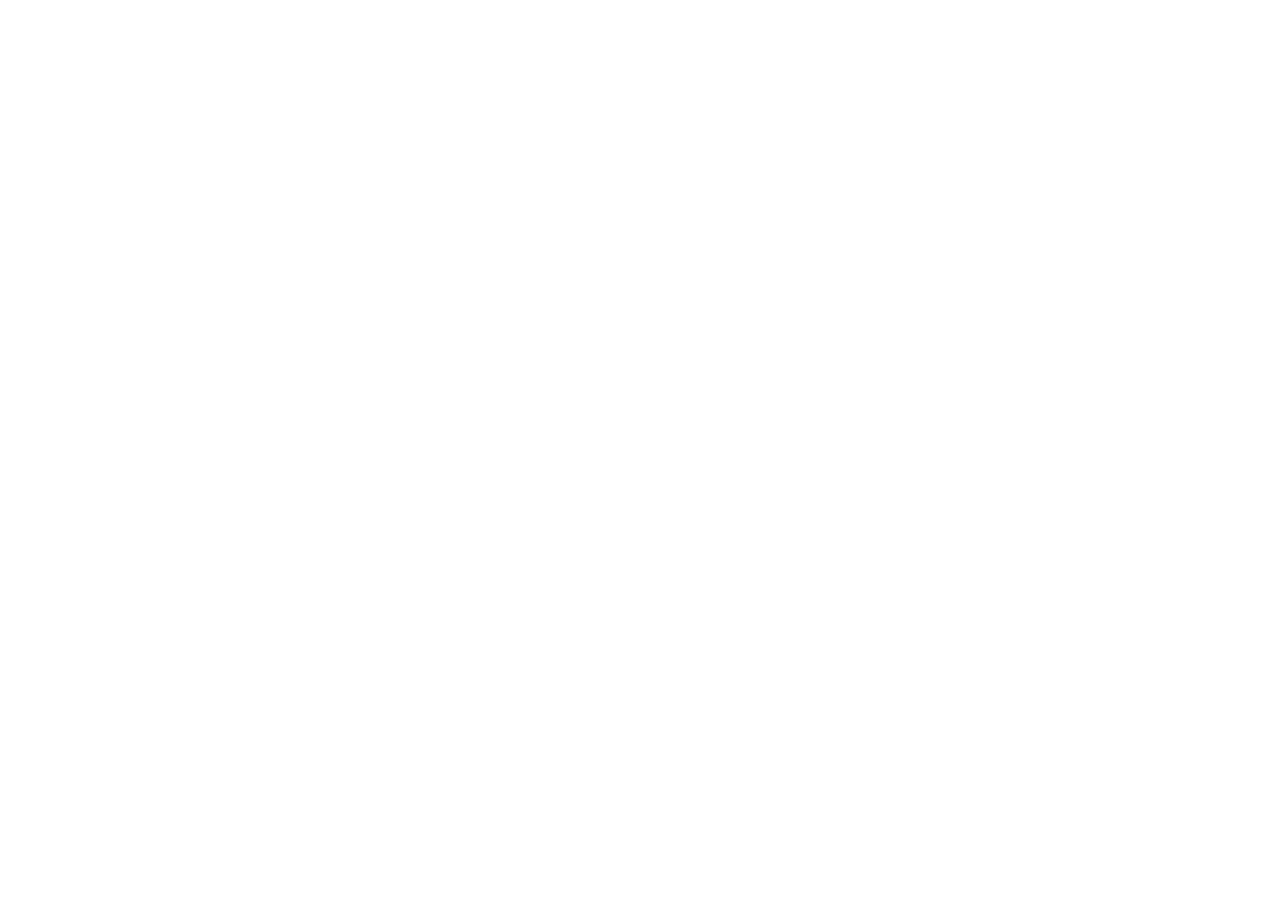
==== index.html @ 3c4765e5 "Add files via upload" ====
<!DOCTYPE html>
<html lang="en">

<head>

    <!-- Basic Page Info
  –––––––––––––––––––––––––––––––––––––––––––––––––– -->
    <meta charset="utf-8">
    <title>Portfolio</title>
    <meta name="description" content="Portfolio for typography by Abramova Angelina">
    <meta name="author" content="Abramova">

    <!-- Mobile Specific Metas
  –––––––––––––––––––––––––––––––––––––––––––––––––– -->
    <meta name="viewport" content="width=device-width, initial-scale=1.0">

    <!-- Favicon
  –––––––––––––––––––––––––––––––––––––––––––––––––– -->
    <link rel="icon" type="image/png" href="images/favicon.png" />

    <!-- FONT
  –––––––––––––––––––––––––––––––––––––––––––––––––– -->
    <link rel="stylesheet" href="fonts/webfonts.css">
    <link href='//fonts.googleapis.com/css?family=Raleway:400,300,600%7CLato:400,300,100,700,900' rel='stylesheet' type='text/css'>
    <!-- ICON FONTS
  –––––––––––––––––––––––––––––––––––––––––––––––––– -->
    <link rel="stylesheet" href="stylesheets/ionicons.min.css">

    <!-- CSS
  –––––––––––––––––––––––––––––––––––––––––––––––––– -->
    <link rel="stylesheet" href="stylesheets/bootstrap.css">
    <link rel="stylesheet" href="elements/css/elements.css">
    <link rel="stylesheet" href="stylesheets/sinister.css">
    <link rel="stylesheet" href="stylesheets/venobox.css">
    <link rel="stylesheet" href="stylesheets/slimmenu.css">
    <link rel="stylesheet" href="stylesheets/main.css">
    <link rel="stylesheet" href="stylesheets/main-bg.css">
    <link rel="stylesheet" href="stylesheets/main-responsive.css">

    <!-- LESS
  –––––––––––––––––––––––––––––––––––––––––––––––––– -->
    <!-- <link rel="stylesheet/less" type="text/css" href="less/color.less">
    <link rel="stylesheet/less" type="text/css" href="less/fonts.less">
    <script src="less/less.min.js"></script> -->


</head>

<body>



    <!-- Preloader
  –––––––––––––––––––––––––––––––––––––––––––––––––– -->
    <div id="preloader">
        <div id="status"></div>
    </div>
    <!-- end : preloader -->


    <!-- Nav Link Show Panel
  –––––––––––––––––––––––––––––––––––––––––––––––––– -->
    <div class="link-show-poster">
      <div class=""><h1 class="black font2"></h1></div>
    </div>

    <!-- Mobile Only Navigation
  –––––––––––––––––––––––––––––––––––––––––––––––––– -->
    <nav class="mobile-nav ">
                <ul class="slimmenu font1">
                  <li>
                      <a class="sub-collapser" href="index.html">home</a>
                      
                  </li>
                  <li>
                      <a class="sub-collapser" href="works03.html">catalog</a>
                      
                  </li>
                  <li>
                      <a class="sub-collapser" href="about02.html">about me</a>
                      
                  </li>
                  <li>
                      <a class="sub-collapser" href="">works</a>
                      <ul>
                        <li><a href="project01.html">Font in environment</a></li>
                        <li><a href="project2.html">Material research</a></li>
                        <li><a href="project3.html">Installation</a></li>
                          <li><a href="project4.html">Pillows</a></li>
                          <li> <a href="project5.html">Personal fonts</a></li>
                      </ul>
                  </li>
                  <li><a href="contact.html">say hello</a></li>
                </ul>
    </nav>
    <!-- mobile only navigation : ends -->



    <!-- Header
  –––––––––––––––––––––––––––––––––––––––––––––––––– -->

    <section class="logo-header">
      
          <div class="logo-block">
            <a href="index.html"><img alt="" title="" class="img-responsive" src="images/logo.png"></a>
          </div>


          <div class="social-block">
            <ul>
              <li><a href="#"><span class="ion-social-twitter black"></span></a></li>
              <li><a href="#"><span class="ion-social-facebook black"></span></a></li>
              <li><a href="#"><span class="ion-social-pinterest black"></span></a></li>
              <li><a href="#"><span class="ion-social-dribbble-outline black"></span></a></li>
            </ul>
          </div>

    </section>

    <header class="masthead ">
      <div class="container">
        <div class="row">
          <!-- <article class="col-md-3">
            <a href="index.html"><img alt="" title="" class="main-logo " src="images/logo.png"></a>
          </article> -->
          <article class="col-md-6 text-left no-pad">
            <nav class="mastnav ">

                  <ul class="main-menu ">
                    <li>
                        <a class="main-link font1 sub-menu-trigger activelink" href="index.html">Home</a>
                    </li>
                    <li>
                        <a class="main-link font1 sub-menu-trigger" href="works03.html">Catalog</a>
                    </li>
                    <li>
                        <a class="main-link font1 sub-menu-trigger" href="about02.html">About me</a>
                    </li>
                    <li>

                        <a class="main-link font1 sub-menu-trigger" href="#">Works</a>
                        <div class="sub-menu font1">
                            <a href="project01.html">Font in environment</a>
                            <a href="project2.html">Material research</a>
                            <a href="project3.html">Installation</a>
                            <a href="project4.html">Pillows</a>
                            <a href="project5.html">Personal fonts</a>
                        </div>
                    </li>
                    <li><a class="main-link font1" href="contact.html">Say Hello</a></li>
                  </ul>
            </nav>
          </article>
          <article class="col-md-6 no-pad">
              <!--works filter panel :starts -->
                <div class="works-filter-wrap">
                    <ul class="works-filter  text-right clearfix font2">
                        <li><a id="all" href="#" data-filter="*" class="active"><span>All</span></a></li><li><a href="#" data-filter=".branding"><span>Branding</span></a></li>
                        <li><a href="#" data-filter=".graphics"><span>Graphics</span></a></li>
                        <li><a href="#" data-filter=".logos"><span>Logos</span></a></li>
                        <li><a href="#" data-filter=".ui"><span>UI</span></a></li>
                        <li><a href="#" data-filter=".web"><span>Web</span></a></li>
                    </ul>
              </div>
            <!-- works filter panel :ends -->
          </article>
        </div>
      </div>
    </header>
    <!-- end : masthead -->


    <!-- MASTER CONTENT
  –––––––––––––––––––––––––––––––––––––––––––––––––– -->
    <section class="mastwrap add-bottom">

    

      
      <section class="container about pad-top-half pad-bottom-half">

        <div class="row">
              <article class="col-md-5 text-left  inner-pad">
                <h6 class="super-text  font2bold black">Typography</h6>
              </article>
              <article class="col-md-5 col-md-offset-2 text-left ">
                <h3 class="main-heading  font2light black">Peter the Great St.Petersburg Polytechnic University</h3> <br>
                  <h4 class="font2light black"> professor Startsev K. </h4>
              </article>
        </div>
            
      </section>


<section class="container intro-01 ">


        

         <section id="works-container" class="works-container  works-masonry-container clearfix works-thumbnails-view">


             <!-- start : works-item -->
              <div class="works-item  ImageWrapper works-item-one-half info logos ui">
                      <img data-no-retina alt="" title="" class="img-responsive" src="images/works/39.jpg"/>
                      <a  href="project5.html">
                          <div class="works-item-inner ImageOverlayCl">
                            <p class="valign text-center"><span class="white font1">Personal fonts</span></p>
                          </div>
                      </a>
              </div>
              <!-- end : works-item -->
             
             
             <!-- start : works-item -->
              <div class="works-item  ImageWrapper works-item-one-half zoom ui web">
                      <img data-no-retina alt="" title="" class="img-responsive" src="images/works/07.jpg"/>
                      <a  href="project01.html">
                          <div class="works-item-inner ImageOverlayCl">
                            <p class="valign text-center"><span class="white font1">Font in environment</span></p>
                          </div>
                      </a>
              </div>
              <!-- end : works-item -->
             
             <!-- start : works-item -->
              <div class="works-item  ImageWrapper works-item-one-half zoom logos ui">
                      <img data-no-retina alt="" title="" class="img-responsive" src="images/works/38.jpg"/>
                      <a  href="project5.html">
                          <div class="works-item-inner ImageOverlayCl">
                            <p class="valign text-center"><span class="white font1">Personal fonts</span></p>
                          </div>
                      </a>
              </div>
              <!-- end : works-item -->

             
             <!-- start : works-item -->
              <div class="works-item  ImageWrapper works-item-one-half info web graphics">
                      <img data-no-retina alt="" title="" class="img-responsive" src="images/works/04.jpg"/>
                      <a  href="project4.html">
                          <div class="works-item-inner ImageOverlayCl">
                            <p class="valign text-center"><span class="white font1">Pillows</span></p>
                          </div>
                      </a>
              </div>
              <!-- end : works-item -->
             
             <!-- start : works-item -->
              <div class="works-item  ImageWrapper works-item-one-half zoom branding">
                      <img data-no-retina alt="" title="" class="img-responsive" src="images/works/40.jpg"/>
                      <a  href="project5.html">
                          <div class="works-item-inner ImageOverlayCl">
                            <p class="valign text-center"><span class="white font1">Personal fonts</span></p>
                          </div>
                      </a>
              </div>
              <!-- end : works-item -->
             
             <!-- start : works-item -->
              <div class="works-item  ImageWrapper works-item-one-half info branding">
                      <img data-no-retina alt="" title="" class="img-responsive" src="images/works/29.jpg"/>
                      <a  href="project01.html">
                          <div class="works-item-inner ImageOverlayCl">
                            <p class="valign text-center"><span class="white font1">Font in environment</span></p>
                          </div>
                      </a>
              </div>
              <!-- end : works-item -->


              <!-- start : works-item -->
              <div class="works-item  ImageWrapper works-item-one-half zoom branding graphics">
                      <img data-no-retina alt="" title="" class="img-responsive" src="images/works/31.jpg"/>
                      <a  href="project2.html">
                          <div class="works-item-inner ImageOverlayCl">
                            <p class="valign text-center"><span class="white font1">Material research</span></p>
                          </div>
                      </a>
              </div>
              <!-- end : works-item -->
             
              <!-- start : works-item -->
              <div class="works-item  ImageWrapper works-item-one-half info branding">
                      <img data-no-retina alt="" title="" class="img-responsive" src="images/works/41.jpg"/>
                      <a  href="project5.html">
                          <div class="works-item-inner ImageOverlayCl">
                            <p class="valign text-center"><span class="white font1">Personal fonts</span></p>
                          </div>
                      </a>
              </div>
              <!-- end : works-item -->

          <!-- start : works-item -->
              <div class="works-item  ImageWrapper works-item-one-half zoom branding">
                      <img data-no-retina alt="" title="" class="img-responsive" src="images/works/42.jpg"/>
                      <a  href="project5.html">
                          <div class="works-item-inner ImageOverlayCl">
                            <p class="valign text-center"><span class="white font1">Personal fonts</span></p>
                          </div>
                      </a>
              </div>
              <!-- end : works-item -->

              <!-- start : works-item -->
              <div class="works-item  ImageWrapper works-item-one-half info logos">
                      <img data-no-retina alt="" title="" class="img-responsive" src="images/works/27.jpg"/>
                      <a  href="project2.html">
                          <div class="works-item-inner ImageOverlayCl">
                            <p class="valign text-center"><span class="white font1">Material research</span></p>
                          </div>
                      </a>
              </div>
              <!-- end : works-item -->


 <!-- start : works-item -->
              <div class="works-item  ImageWrapper works-item-one-half zoom logos graphics">
                      <img data-no-retina alt="" title="" class="img-responsive" src="images/works/43.jpg"/>
                      <a  href="project5.html">
                          <div class="works-item-inner ImageOverlayCl">
                            <p class="valign text-center"><span class="white font1">Personal fonts</span></p>
                          </div>
                      </a>
              </div>
              <!-- end : works-item -->


              <!-- start : works-item -->
              <div class="works-item  ImageWrapper works-item-one-half info web">
                      <img data-no-retina alt="" title="" class="img-responsive" src="images/works/05.jpg"/>
                      <a  href="project3.html">
                          <div class="works-item-inner ImageOverlayCl">
                            <p class="valign text-center"><span class="white font1">Installation</span></p>
                          </div>
                      </a>
              </div>
              <!-- end : works-item -->




            </section>
            <!-- end : works-container -->

  </section>


    </section>
    <!-- end : mastwrap -->


    <!-- FOOTER
  –––––––––––––––––––––––––––––––––––––––––––––––––– -->
    
<footer class="mastfoot">
      <div class="container">
        <div class="row">
          <article class="col-md-5 text-left">
            <h3 class="font2 black">Abramova Angelina</h3>
            <h6 class="font1 grey">Typography portfolio <br/>Peter the Great St.Petersburg Polytechnic University</h6>
          </article>
          <article class="col-md-5 col-md-offset-2 text-left">
            <h3 class="font2 black">&copy;</h3>
            <h6 class="font1 grey">Copyright 2016 Designova.</h6>
          </article>
        </div>
      </div>

    </footer>
    <!-- end : mastfoot -->


    <!-- End Layout
  –––––––––––––––––––––––––––––––––––––––––––––––––– -->

    <!-- JS
    –––––––––––––––––––––––––––––––––––––––––––––––––– -->
    <script src="javascripts/libs/common.js"></script>
    <script src="elements/js/elements.js"></script>
    <script src="javascripts/custom/main.js"></script>

</body>

</html>
---- fonts/webfonts.css ----
/*WEBFONTS.CSS*/
/*------------------------------------------------------------------------------------*/
/* Author: Designova.*/
/* Website: http://www.Designova.net */
/* Copyright: (C) 2015 */

/* IMPORTANT NOTICE: */
/*Some fonts used in this template are Premium Fonts with Special Extended License to Designova. As a buyer of this template you can use these fonts as part of the web template but you shoud not redistribute or resell the fonts by any means */
/*-------------------------------------------------------------------------------------*/




/*-------------------------------------------------------------------------------------*/
/*1. MONTSERRAT COMPLETE FONT */
/*-------------------------------------------------------------------------------------*/
/* Generated by Font Squirrel (http://www.fontsquirrel.com) on November 12, 2015 */



@font-face {
    font-family: 'montserratblack';
    src: url('montserrat/montserrat-black-webfont.eot');
    src: url('montserrat/montserrat-black-webfont.eot?#iefix') format('embedded-opentype'),
         url('montserrat/montserrat-black-webfont.woff2') format('woff2'),
         url('montserrat/montserrat-black-webfont.woff') format('woff'),
         url('montserrat/montserrat-black-webfont.ttf') format('truetype'),
         url('montserrat/montserrat-black-webfont.svg#montserratblack') format('svg');
    font-weight: normal;
    font-style: normal;

}




@font-face {
    font-family: 'montserratbold';
    src: url('montserrat/montserrat-bold-webfont.eot');
    src: url('montserrat/montserrat-bold-webfont.eot?#iefix') format('embedded-opentype'),
         url('montserrat/montserrat-bold-webfont.woff2') format('woff2'),
         url('montserrat/montserrat-bold-webfont.woff') format('woff'),
         url('montserrat/montserrat-bold-webfont.ttf') format('truetype'),
         url('montserrat/montserrat-bold-webfont.svg#montserratbold') format('svg');
    font-weight: normal;
    font-style: normal;

}




@font-face {
    font-family: 'montserratextra_bold';
    src: url('montserrat/montserrat-extrabold-webfont.eot');
    src: url('montserrat/montserrat-extrabold-webfont.eot?#iefix') format('embedded-opentype'),
         url('montserrat/montserrat-extrabold-webfont.woff2') format('woff2'),
         url('montserrat/montserrat-extrabold-webfont.woff') format('woff'),
         url('montserrat/montserrat-extrabold-webfont.ttf') format('truetype'),
         url('montserrat/montserrat-extrabold-webfont.svg#montserratextra_bold') format('svg');
    font-weight: normal;
    font-style: normal;

}




@font-face {
    font-family: 'montserrathairline';
    src: url('montserrat/montserrat-hairline-webfont.eot');
    src: url('montserrat/montserrat-hairline-webfont.eot?#iefix') format('embedded-opentype'),
         url('montserrat/montserrat-hairline-webfont.woff2') format('woff2'),
         url('montserrat/montserrat-hairline-webfont.woff') format('woff'),
         url('montserrat/montserrat-hairline-webfont.ttf') format('truetype'),
         url('montserrat/montserrat-hairline-webfont.svg#montserrathairline') format('svg');
    font-weight: normal;
    font-style: normal;

}




@font-face {
    font-family: 'montserratlight';
    src: url('montserrat/montserrat-light-webfont.eot');
    src: url('montserrat/montserrat-light-webfont.eot?#iefix') format('embedded-opentype'),
         url('montserrat/montserrat-light-webfont.woff2') format('woff2'),
         url('montserrat/montserrat-light-webfont.woff') format('woff'),
         url('montserrat/montserrat-light-webfont.ttf') format('truetype'),
         url('montserrat/montserrat-light-webfont.svg#montserratlight') format('svg');
    font-weight: normal;
    font-style: normal;

}




@font-face {
    font-family: 'montserrat';
    src: url('montserrat/montserrat-regular-webfont.eot');
    src: url('montserrat/montserrat-regular-webfont.eot?#iefix') format('embedded-opentype'),
         url('montserrat/montserrat-regular-webfont.woff2') format('woff2'),
         url('montserrat/montserrat-regular-webfont.woff') format('woff'),
         url('montserrat/montserrat-regular-webfont.ttf') format('truetype'),
         url('montserrat/montserrat-regular-webfont.svg#montserratregular') format('svg');
    font-weight: normal;
    font-style: normal;

}




@font-face {
    font-family: 'montserratsemi_bold';
    src: url('montserrat/montserrat-semibold-webfont.eot');
    src: url('montserrat/montserrat-semibold-webfont.eot?#iefix') format('embedded-opentype'),
         url('montserrat/montserrat-semibold-webfont.woff2') format('woff2'),
         url('montserrat/montserrat-semibold-webfont.woff') format('woff'),
         url('montserrat/montserrat-semibold-webfont.ttf') format('truetype'),
         url('montserrat/montserrat-semibold-webfont.svg#montserratsemi_bold') format('svg');
    font-weight: normal;
    font-style: normal;

}




@font-face {
    font-family: 'montserratultra_light';
    src: url('montserrat/montserrat-ultralight-webfont.eot');
    src: url('montserrat/montserrat-ultralight-webfont.eot?#iefix') format('embedded-opentype'),
         url('montserrat/montserrat-ultralight-webfont.woff2') format('woff2'),
         url('montserrat/montserrat-ultralight-webfont.woff') format('woff'),
         url('montserrat/montserrat-ultralight-webfont.ttf') format('truetype'),
         url('montserrat/montserrat-ultralight-webfont.svg#montserratultra_light') format('svg');
    font-weight: normal;
    font-style: normal;

}
/*-------------------------------------------------------------------------------------*/
/* YOUR CUSTOM FONTS CAN BE DEFINED HERE VIA CSS3 FONT-FACE TECHNOLOGY*/
/* More info : http://css-tricks.com/snippets/css/using-font-face/ */
/*-------------------------------------------------------------------------------------*/
---- elements/css/elements.css ----
a:hover{
  color: #ffc740 !important;
}

/********************************/
/*       Owl carousel       */
/********************************/
.owl-dots{
  margin-top: 20px;
}

/********************************/
/*       Fade Bs-carousel       */
/********************************/
.fade-carousel {
    position: relative;
    height: 400px;
}
.fade-carousel .carousel-inner .item {
    height: 400px;
}
.fade-carousel .carousel-indicators > li {
    margin: 0 2px;
    background-color: #f39c12;
    border-color: #f39c12;
    opacity: .7;
}
.fade-carousel .carousel-indicators > li.active {
  width: 10px;
  height: 10px;
  opacity: 1;
}

/********************************/
/*          Hero Headers        */
/********************************/
.hero {
    position: absolute;
    top: 50%;
    left: 50%;
    z-index: 3;
    color: #fff;
    text-align: center;
    text-transform: uppercase;
    text-shadow: 1px 1px 0 rgba(0,0,0,.75);
      -webkit-transform: translate3d(-50%,-50%,0);
         -moz-transform: translate3d(-50%,-50%,0);
          -ms-transform: translate3d(-50%,-50%,0);
           -o-transform: translate3d(-50%,-50%,0);
              transform: translate3d(-50%,-50%,0);
}
.hero h1 {
    font-size: 2em;    
    font-weight: normal;
    margin: 0;
    padding: 0;
    text-shadow: none;
}

.fade-carousel .carousel-inner .item .hero {
    opacity: 0;
    -webkit-transition: 2s all ease-in-out .1s;
       -moz-transition: 2s all ease-in-out .1s; 
        -ms-transition: 2s all ease-in-out .1s; 
         -o-transition: 2s all ease-in-out .1s; 
            transition: 2s all ease-in-out .1s; 
}
.fade-carousel .carousel-inner .item.active .hero {
    opacity: 1;
    -webkit-transition: 2s all ease-in-out .1s;
       -moz-transition: 2s all ease-in-out .1s; 
        -ms-transition: 2s all ease-in-out .1s; 
         -o-transition: 2s all ease-in-out .1s; 
            transition: 2s all ease-in-out .1s;    
}

/********************************/
/*            Overlay           */
/********************************/
.overlay {
    position: absolute;
    width: 100%;
    height: 100%;
    z-index: 2;
    background-color: #000;
    opacity: .2;
}

/********************************/
/*          Custom Buttons      */
/********************************/
.btn.btn-lg {padding: 10px 40px;}
.btn.btn-hero,
.btn.btn-hero:hover,
.btn.btn-hero:focus {
    color: #f5f5f5;
    background-color: #1abc9c;
    border-color: #1abc9c;
    outline: none;
    margin: 20px auto;
}

/********************************/
/*       Slides backgrounds     */
/********************************/
.fade-carousel .slides .slide-1, 
.fade-carousel .slides .slide-2,
.fade-carousel .slides .slide-3 {
  height: 100vh;
  background-size: cover;
  background-position: center center;
  background-repeat: no-repeat;
}
.fade-carousel .slides .slide-1 {
  background-image: url('../images/bg/14.jpg'); 
}
.fade-carousel .slides .slide-2 {
  background-image: url('../images/bg/12.jpg'); 
}
.fade-carousel .slides .slide-3 {
  background-image: url('../images/bg/05.jpg'); 
}

/********************************/
/*          Media Queries       */
/********************************/
@media screen and (min-width: 980px){
    .hero { width: 980px; }    
}
@media screen and (max-width: 640px){
    .hero h1 { font-size: 4em; }    
}


/***
Bootstrap Line Tabs by @keenthemes
A component of Metronic Theme - #1 Selling Bootstrap 3 Admin Theme in Themeforest: http://j.mp/metronictheme
Licensed under MIT
***/

/* Tabs panel */
.tabbable-panel {
  padding: 0px;
  text-align: left;
}

/* Default mode */
.tabbable-line > .nav-tabs {
  border: none;
  margin: 0px;
}
.tabbable-line > .nav-tabs > li {
  margin-right: 2px;
}
.tabbable-line > .nav-tabs > li > a {
  border: 0;
  margin-right: 0;
  color: #737373;
  text-transform: uppercase;
  font-weight: bold;
  letter-spacing: 4px;
}
.tabbable-line > .nav-tabs > li > a > i {
  color: #a6a6a6;
}
.tabbable-line > .nav-tabs > li.open, .tabbable-line > .nav-tabs > li:hover {
  border-bottom: 4px solid #fbcdcf;
}
.tabbable-line > .nav-tabs > li.open > a, .tabbable-line > .nav-tabs > li:hover > a {
  border: 0;
  background: none !important;
  color: #333333;
}
.tabbable-line > .nav-tabs > li.open > a > i, .tabbable-line > .nav-tabs > li:hover > a > i {
  color: #a6a6a6;
}
.tabbable-line > .nav-tabs > li.open .dropdown-menu, .tabbable-line > .nav-tabs > li:hover .dropdown-menu {
  margin-top: 0px;
}
.tabbable-line > .nav-tabs > li.active {
  border-bottom: 4px solid #000008;
  position: relative;
}
.tabbable-line > .nav-tabs > li.active > a {
  border: 0;
  color: #333333;
}
.tabbable-line > .nav-tabs > li.active > a > i {
  color: #404040;
}
.tabbable-line > .tab-content {
  margin-top: -3px;
  background-color: #eee;
  border: 0;
  border-top: 1px solid #eee;
  padding: 30px;
  text-align: left;
}
.portlet .tabbable-line > .tab-content {
  padding-bottom: 0;
}

/* Below tabs mode */

.tabbable-line.tabs-below > .nav-tabs > li {
  border-top: 4px solid transparent;
}
.tabbable-line.tabs-below > .nav-tabs > li > a {
  margin-top: 0;
}
.tabbable-line.tabs-below > .nav-tabs > li:hover {
  border-bottom: 0;
  border-top: 4px solid #fbcdcf;
}
.tabbable-line.tabs-below > .nav-tabs > li.active {
  margin-bottom: -2px;
  border-bottom: 0;
  border-top: 4px solid #000008;
}
.tabbable-line.tabs-below > .tab-content {
  margin-top: -10px;
  border-top: 0;
  border-bottom: 1px solid #eee;
  padding-bottom: 15px;
}


/**!Nav Bar **/

nav {
    background: none;
    z-index: 10;
}
.dzelements-navigation-menu {
    height: 85px;
    max-height: 85px;
    line-height: 82px;
}
.dzelements-navigation-menu .logo {
    max-height: 40%;
    margin: 0;
}
.dzelements-navigation-menu .dzelements-navigation-block {
    display: inline-block;
    height: 85px;
    padding: 0 1em;
}
.dzelements-navigation-menu .dzelements-navigation-block > a:not(.btn) {
    height: 100%;
    display: inline-block;
}
.dzelements-navigation-menu.nav-fixed {
    position: fixed;
    width: 100%;
    z-index: 999;
    top: 0;
}
.dzelements-navigation-menu.nav-fixed:not(.bg-dark):not(.bg-primary):not(.bg-white) {
    background: #f8f8f8;
}
.dzelements-navigation-menu.nav-fixed + .nav-mobile-toggle {
    position: fixed;
    top: 0;
    right: 0;
    z-index: 999;
    color: #222;
}
.dzelements-navigation-block.left {
    float: left;
}
.dzelements-navigation-block.right {
    float: right;
}
.dzelements-navigation-block:first-of-type {
    padding-left: 0;
}
.dzelements-navigation-block:last-of-type {
    padding-right: 0;
}
.dzelements-navigation-menu,
.utility-bar {
    padding: 0 3.25em 0 3.25em;
}
.utility-bar {
    overflow: hidden;
}
.utility-bar:not(.hidden) + .dzelements-navigation-menu + .nav-mobile-toggle {
    top: 65px;
}
@media all and (max-width: 1280px) {
    .dzelements-navigation-menu {
        padding: 0 15px;
    }
}
.container .dzelements-navigation-menu {
    padding: 0;
}
.menu {
    height: 65px;
    list-style-type: none;
    padding: 0;
}
.menu li {
    position: relative;
}
.menu > li {
    position: relative;
    float: left;
    font-size: 10px;
    font-weight: 400;
    letter-spacing: 0px;
    font-family: 'Montserrat', 'Helvetica', 'Arial', sans-serif;
}
.menu > li > a {
    padding: 0 1.3em;
    height: 100%;
    display: inline-block;
}
.menu > li:first-child > a {
    padding-left: 0;
}
.menu > li:last-child a {
    padding-right: 0;
}
.dzelements-navigation-menu.bg-white .menu > li > a {
    color: #767676;
}
.dzelements-navigation-menu.bg-dark .menu > li > a {
    color: #fff;
}
.menu > li ul {
    left: 0;
    margin: 0;
    line-height: 1.625em !important;
    padding: 1em 0;
    background: none;
    opacity: 0;
    visibility: hidden;
    position: absolute;
    min-width: 13em;
    float: left;
}
.menu > li > ul a {
    padding: 0 1em 1.625em 1em;
    display: inline-block;
}
.menu > li > ul li:last-child > a {
    padding-bottom: 0;
}
.menu > li:hover > ul,
.menu > li > ul > li:hover ul {
    opacity: 1;
    visibility: visible;
    z-index: 10;
}
.menu > li:hover .multi-column ul {
    position: relative !important;
    visibility: visible !important;
    opacity: 1 !important;
}
.menu > li > ul:not(.multi-column) ul {
    top: 0;
    left: 100%;
}
.multi-column {
    width: auto !important;
    white-space: nowrap;
}
.multi-column li {
    width: 13em;
    overflow: hidden;
    display: inline-block;
    vertical-align: top;
}
.multi-column li ul {
    position: relative;
}
.multi-column ul li {
    float: none;
    display: block;
}
.module-applet {
    position: relative;
    padding: 0 1em;
}
.module-applet-handle {
    cursor: pointer;
    position: relative;
}
.module-applet-body {
    position: absolute;
    width: 26em;
    background: none;
    z-index: 10;
    padding: 1em;
    visibility: hidden;
    opacity: 0;
}
.module-applet-body * {
    line-height: 1.625em;
}
.module-applet:hover .module-applet-body {
    opacity: 1;
    visibility: visible;
}
.nav-mobile-toggle {
    position: absolute;
    top: 0;
    right: 15px;
    z-index: 99;
    cursor: pointer;
    line-height: 62px;
    padding: 0 1em;
    user-select: none;
    -webkit-user-select: none;
}
@media all and (max-width: 990px) {
    .dzelements-navigation-menu {
        height: auto;
        overflow: hidden;
    }
    .dzelements-navigation-menu .dzelements-navigation-block.left,
    .dzelements-navigation-menu .dzelements-navigation-block.right {
        float: none;
        display: block;
    }
    .dzelements-navigation-menu .dzelements-navigation-block {
        padding: 0;
    }
    .dzelements-navigation-menu .dzelements-navigation-block:not(.logo-module) {
        height: auto;
        line-height: 2em;
    }
    .menu {
        height: auto;
    }
    .menu li {
        float: none;
        width: 100%;
    }
    .menu > li > a {
        padding: 0;
    }
    .menu > li ul {
        position: relative;
        float: none;
        display: none;
        width: 100%;
    }
    .menu > li ul ul {
        left: 0 !important;
        padding-left: 2em;
    }
    .menu > li > ul:not(.multi-column) ul {
        padding-top: 0;
        padding-bottom: 1.5em;
    }
    .menu li.active > ul,
    .menu li.active .multi-column ul {
        display: block;
        opacity: 1;
        visibility: visible;
    }
    .menu .multi-column {
        white-space: initial;
    }
    .menu .multi-column ul {
        padding-top: 0;
        padding-bottom: 0;
    }
    .menu .multi-column ul li a {
        padding-left: 0;
    }
    .menu .multi-column ul li:last-child a {
        padding-bottom: 1.625em;
    }
    .module-applet {
        padding: 0;
    }
    .module-applet .module-applet-body {
        position: relative;
        display: none;
        padding: 1em 0;
        opacity: 1;
        visibility: visible;
    }
    .module-applet.active .module-applet-body {
        display: block;
    }
}
.nav-open .dzelements-navigation-menu {
    max-height: 100000px !important;
}
.nav-fixed,
.nav-absolute {
    width: 100%;
    z-index: 99;
}
.nav-fixed {
    position: fixed;
}
.nav-absolute {
    position: absolute;
}
.nav-transparent:not(.nav-fixed) {
    background: none !important;
}
nav:not(.nav-fixed):not(.nav-absolute) {
    position: relative;
}
@media all and (max-width: 990px) {
    .dzelements-navigation-menu.nav-absolute,
    .dzelements-navigation-menu.nav-fixed {
        position: relative;
    }
    .dzelements-navigation-menu.nav-absolute + .nav-mobile-toggle,
    .dzelements-navigation-menu.nav-fixed + .nav-mobile-toggle {
        position: absolute;
    }
}

.dzelements-navigation-menu {
    padding-right: 0;
}
.dzelements-navigation-menu .logo {
    margin-right: 1.625em;
}
.dzelements-navigation-menu .logo-light {
    display: none;
}
.dzelements-navigation-menu .logo-dark {
    display: inline;
}
.dzelements-navigation-menu.nav-absolute {
    border-bottom: 1px solid rgba(255, 255, 255, 0.1);
}
.dzelements-navigation-menu.nav-absolute:not(.nav-fixed) .dzelements-navigation-block.right:not(.logo-module):not(.menu-module):not(:nth-last-child(2)) {
    border-left: 1px solid rgba(255, 255, 255, 0.1);
}
.dzelements-navigation-menu .dzelements-navigation-block.right:not(.logo-module):not(.menu-module) {
    padding: 0 1.625em;
    transition: 0.2s linear;
    -webkit-transition: 0.2s linear;
    -moz-transition: 0.2s linear;
}
.dzelements-navigation-menu .dzelements-navigation-block.right:not(.logo-module):not(.menu-module):not(:nth-last-child(2)) {
    border-left: 1px solid rgba(0, 0, 0, 0.05);
    padding-right: 0;
}
.dzelements-navigation-menu.nav-fixed {
    box-shadow: 0px 0px 60px 0px rgba(0, 0, 0, 0.07);
    border-bottom: none;
}
.dzelements-navigation-menu.nav-fixed:not(.no-animation) {
    animation: navslide .5s ease forwards;
}
.dzelements-navigation-menu.bg-dark .logo-light {
    display: inline;
}
.dzelements-navigation-menu.bg-dark .logo-dark {
    display: none;
}
.dzelements-navigation-menu a.nav-function {
    transition: 0.2s linear;
    -webkit-transition: 0.2s linear;
    -moz-transition: 0.2s linear;
}
.dzelements-navigation-menu a.nav-function span {
    font-size: 10px;
    text-transform: uppercase;
    font-family: 'Montserrat';
    letter-spacing: 1px;
    margin-left: 0.8125em;
    display: none;
}
.dzelements-navigation-menu a.nav-function i {
    font-size: 1.1em;
    display: inline-block;
    position: relative;
    top: 3px;
}
.dzelements-navigation-menu a.nav-function:hover {
    opacity: .5;
}
@media all and (min-width: 991px) {
    .dzelements-navigation-menu.nav-transparent:not(.nav-scrolled):not(.nav-fixed) .menu > li > a {
        color: #fff;
    }
    .dzelements-navigation-menu.nav-transparent:not(.nav-scrolled):not(.nav-fixed) .logo-dark {
        display: none;
    }
    .dzelements-navigation-menu.nav-transparent:not(.nav-scrolled):not(.nav-fixed) .logo-light {
        display: inline;
    }
    .dzelements-navigation-menu.nav-transparent:not(.nav-scrolled):not(.nav-fixed) a.nav-function i,
    .dzelements-navigation-menu.nav-transparent:not(.nav-scrolled):not(.nav-fixed) a.nav-function span {
        color: #fff;
    }
}
@media all and (max-width: 767px) {
    .dzelements-navigation-menu a.nav-function span {
        display: inline-block;
    }
}
@keyframes navslide {
    from {
        transform: translate3d(0, -100px, 0);
        -webkit-transform: translate3d(0, -100px, 0);
        opacity: 0;
    }
    to {
        transform: translate3d(0, 0, 0);
        -webkit-transform: translate3d(0, 0, 0);
        opacity: 1;
    }
}
@media all and (max-width: 990px) {
    .dzelements-navigation-menu {
        padding: 0 15px;
    }
    .dzelements-navigation-menu .dzelements-navigation-block.right:not(.logo-module):not(.menu-module) {
        padding: 0;
        margin-bottom: 0.8125em;
    }
}
.menu > li {
    transition: 0.3s linear;
    -webkit-transition: 0.3s linear;
    -moz-transition: 0.3s linear;
}
.menu > li:hover > a {
    opacity: .6;
}
.menu > li a {
    color: #232323;
    text-transform: uppercase;
    letter-spacing: 1px;
    font-weight: 500;
    transition: 0.2s linear;
    -webkit-transition: 0.2s linear;
    -moz-transition: 0.2s linear;
}
.menu > li ul {
    list-style-type: none;
    white-space: nowrap;
    background: #232323;
    margin-top: 3px;
    transition: 0.2s linear;
    -webkit-transition: 0.2s linear;
    -moz-transition: 0.2s linear;
    padding: 1.625em;
    min-width: 16em;
}
.menu > li ul li {
    padding-left: 0.42307692307692em;
}
.menu > li ul li a {
    padding-left: 0;
    width: 100%;
    color: #fff;
}
.menu > li ul li a:hover {
    transform: translate3d(5px, 0, 0);
    -webkit-transform: translate3d(5px, 0, 0);
}
.menu > li > ul:not(.multi-column) > li.dropdown:hover > a {
    transform: translate3d(5px, 0, 0);
    -webkit-transform: translate3d(5px, 0, 0);
    opacity: 1;
}
.menu > li > ul:not(.multi-column) > li.dropdown:hover > a:after {
    opacity: 1;
    transform: translate3d(-3px, 0, 0);
    -webkit-transform: translate3d(-3px, 0, 0);
}
.menu > li > ul:not(.multi-column) ul {
    left: calc(112%);
}
.menu > li > ul a {
    padding: 0 1em 1.3em 1em;
    transition: 0.2s linear;
    -webkit-transition: 0.2s linear;
    -moz-transition: 0.2s linear;
    opacity: .5;
}
.menu > li > ul a:hover {
    opacity: 1;
}
@media all and (max-width: 990px) {
    .menu > li ul ul {
        padding-left: 0;
    }
}
.multi-column {
    padding: 2.4375em !important;
}
.multi-column li {
    width: 20em;
}
.multi-column li ul {
    padding: 0;
}
.multi-column .multi-column-title {
    display: inline-block;
    color: #fff;
    margin-bottom: 1em;
    text-transform: uppercase;
    letter-spacing: 1px;
}
.utility-bar {
    padding-top: 0.8125em;
    padding-bottom: 0.8125em;
    padding-right: 1.625em;
}
.utility-bar .social-list {
    line-height: 1.625em !important;
}
.utility-bar .social-list li a {
    font-size: 13px;
}
.utility-bar .dzelements-navigation-block + .dzelements-navigation-block {
    margin-left: 1.625em;
}
.utility-bar:not(.hidden) + .dzelements-navigation-menu + .nav-mobile-toggle {
    top: 42px;
}
.nav-mobile-toggle {
    transition: 0.2s linear;
    -webkit-transition: 0.2s linear;
    -moz-transition: 0.2s linear;
    opacity: .75;
}
.nav-mobile-toggle i {
    display: inline-block;
    margin-top: 14px;
    font-size: 36px;
}
.nav-mobile-toggle:hover {
    opacity: 1;
}
@media all and (max-width: 767px) {
    .utility-bar:not(.hidden) + .dzelements-navigation-menu + .nav-mobile-toggle {
        top: 46px;
    }
}
/* Number Counters */   
  
  .elements-counter-wrap {
    opacity: 0;
    display: table;
    margin-left: 0;
    text-align: center;
    padding: 0;
    margin: 0;
    width: 100%;
    -webkit-transition: all .8s linear;
       -moz-transition: all .8s linear;
        -ms-transition: all .8s linear;
         -o-transition: all .8s linear;
            transition: all .8s linear;
  }
  
  .elements-counter {
    text-align: center;
    list-style:none;
    display:inline-block;
    padding: 50px 0;
    -webkit-box-sizing: border-box;
    -moz-box-sizing:    border-box;
    box-sizing:         border-box;
    width:25%;
    display:table-cell;
  }
  
  .elements-counter:last-child {
    border-right:none;
  }
  
  .elements-counter .number {
    display: block;
    font-size: 64px;
    
    line-height: 64px;
    margin-bottom: 5px;
  }
  
  .elements-counter .subject {
    font-weight:400;
    font-size:16px;
    letter-spacing:1px;
  }
  


/*
Credits:
Code snippet by @maridlcrmn (Follow me on Twitter)
Images by Nike.com (http://www.nike.com/us/en_us/)
Logo by Sneaker-mission.com (http://www.sneaker-mission.com/)
*/

.navbar-brand { 
  width: 70px;
  height: 50px;
  background: url('../elements/img/elements-logo.png') no-repeat center center;
  background-size: 50px;  
}

.nav-tabs {
  display: inline-block;
  border-bottom: none;
  padding-top: 15px;
  font-weight: bold;
}
.nav-tabs > li > a, 
.nav-tabs > li > a:hover, 
.nav-tabs > li > a:focus, 
.nav-tabs > li.active > a, 
.nav-tabs > li.active > a:hover,
.nav-tabs > li.active > a:focus {
  border: none;
  border-radius: 0;
}

.nav-list { border-bottom: 1px solid #eee; }
.nav-list > li { 
  padding: 20px 15px 15px;
  border-left: 1px solid #eee; 
}
.nav-list > li:last-child { border-right: 1px solid #eee; }
.nav-list > li > a:hover { text-decoration: none; }
.nav-list > li > a > span {
  display: block;
  font-weight: bold;
  text-transform: uppercase;
}

.mega-dropdown { position: static !important; }
.mega-dropdown-menu {
  padding: 20px 15px 15px;
  text-align: center;
  width: 100%;
}

.navbar-default{
  border-radius: 0;
}
.navbar-nav a{
  text-transform: uppercase;
  letter-spacing: 2px;
  font-size: 12px;
  line-height: 19px;
}



.carousel-inner .active.left { left: -33%; }
.carousel-inner .next        { left:  33%; }
.carousel-inner .prev        { left: -33%; }
.carousel-control.left,.carousel-control.right {background-image:none;}
.item:not(.prev) {visibility: visible;}
.item.right:not(.prev) {visibility: hidden;}
.rightest{ visibility: visible;}


@media screen and (min-width:768px){
    .navbar-brand-centered {
        position: absolute;
        left: 50%;
        display: block;
        width: 160px;
        text-align: center;
        background-color: #eee;
    }
    .navbar>.container .navbar-brand-centered, 
    .navbar>.container-fluid .navbar-brand-centered {
        margin-left: -80px;
    }
}




.form-signin
{
    max-width: 330px;
    padding: 15px;
    margin: 0 auto;
}
.form-signin .form-control
{
    position: relative;
    font-size: 16px;
    height: auto;
    padding: 10px;
    -webkit-box-sizing: border-box;
    -moz-box-sizing: border-box;
    box-sizing: border-box;
}
.form-signin .form-control:focus
{
    z-index: 2;
}
.form-signin input[type="text"]
{
    margin-bottom: -1px;
    border-bottom-left-radius: 0;
    border-bottom-right-radius: 0;
}
.form-signin input[type="password"]
{
    margin-bottom: 10px;
    border-top-left-radius: 0;
    border-top-right-radius: 0;
}
.account-wall
{
    padding: 30px 20px;
    background-color: #ffffff;
    border:solid 2px #222;
}
.login-title
{
    color: #555;
    font-size: 22px;
    font-weight: 400;
    display: block;
}
.profile-img
{
    margin: 0 auto 10px;
    display: block;
    -moz-border-radius: 50%;
    -webkit-border-radius: 50%;
    border-radius: 50%;
}
.select-img
{
  border-radius: 50%;
    display: block;
    height: 75px;
    margin: 0 30px 10px;
    width: 75px;
    -moz-border-radius: 50%;
    -webkit-border-radius: 50%;
    border-radius: 50%;
}
.select-name
{
    display: block;
    margin: 30px 10px 10px;
}

.logo-img
{
    width: 96px;
    height: 96px;
    margin: 0 auto 10px;
    display: block;
    -moz-border-radius: 50%;
    -webkit-border-radius: 50%;
    border-radius: 50%;
}


.typography-demo{
}
.typography-demo h1{
  text-transform: uppercase;
  letter-spacing: 4px;
  font-weight: bold;
}

.typography-demo h2{
  text-transform: uppercase;
  letter-spacing: 2px;
  font-weight: bold;
}

.typography-demo h3{
  letter-spacing: 1px;
  font-weight: normal;
}

.typography-demo h4{
  font-weight: bold;
}
.typography-demo h5{
  font-weight: normal;
}
.typography-demo h6{
  font-weight: bold;
}

.show-grid {
    margin-bottom: 15px;
}
.show-grid [class^="col-"] {
    border: 2px solid #fff;
    padding: 20px;
    background-color: #eee;
}

/*SKILLS*/
.progress-bar{
  width: 0;
}
.progress{
  height: 20px;
  box-shadow: none;
  border-radius: 0;
}
.progress.active .progress-bar {
    -webkit-transition: none !important;
    transition: none !important;
}
.progress-container h6{
  margin: 10px 0;
  font-size: 14px;
  line-height: 21px;
  letter-spacing: 2px;
  text-transform: uppercase;
}
.progress-container h6 > span{
  font-size: 36px;
  line-height: 43px;
}
.progress-container h6 > span:before{
  content: ' = ';
  font-size: 20px;
  line-height: 27px;
  font-style: italic;
  color: #ccc;
}

/*ACCORDION*/
.panel{
  box-shadow: none;
  border: none;
}
.panel-default > .panel-heading{
  border-radius: 0;
  border: none;
  background-color:#F1F1F1;
}
.panel-title{
  text-transform: uppercase;
  font-size: 14px;
  line-height: 21px;
  letter-spacing: 2px;
}
.panel-default > .panel-heading + .panel-collapse > .panel-body{
  border: none;
}
.panel-group .panel{
  border-radius: 0;
}
.panel-title > a{
  display: block;
}
.panel-body{
  font-size: 12px;
  line-height: 21px;
}


/*ICONS*/
@font-face{font-family:iconsmind;src:url(../fonts/iconsmind.eot?#iefix-rdmvgc) format('embedded-opentype');src:url(../fonts/iconsmind.woff) format('woff'),url(../fonts/iconsmind.ttf) format('truetype');font-weight:400;font-style:normal}[class*=" icon-"],[class^=icon-]{font-family:iconsmind;speak:none;font-style:normal;font-weight:400;font-variant:normal;text-transform:none;line-height:1;-webkit-font-smoothing:antialiased;-moz-osx-font-smoothing:grayscale}.icon-A-Z:before{content:"\e600"}.icon-Aa:before{content:"\e601"}.icon-Add-Bag:before{content:"\e602"}.icon-Add-Basket:before{content:"\e603"}.icon-Add-Cart:before{content:"\e604"}.icon-Add-File:before{content:"\e605"}.icon-Add-SpaceAfterParagraph:before{content:"\e606"}.icon-Add-SpaceBeforeParagraph:before{content:"\e607"}.icon-Add-User:before{content:"\e608"}.icon-Add-UserStar:before{content:"\e609"}.icon-Add-Window:before{content:"\e60a"}.icon-Add:before{content:"\e60b"}.icon-Address-Book:before{content:"\e60c"}.icon-Address-Book2:before{content:"\e60d"}.icon-Administrator:before{content:"\e60e"}.icon-Aerobics-2:before{content:"\e60f"}.icon-Aerobics-3:before{content:"\e610"}.icon-Aerobics:before{content:"\e611"}.icon-Affiliate:before{content:"\e612"}.icon-Aim:before{content:"\e613"}.icon-Air-Balloon:before{content:"\e614"}.icon-Airbrush:before{content:"\e615"}.icon-Airship:before{content:"\e616"}.icon-Alarm-Clock:before{content:"\e617"}.icon-Alarm-Clock2:before{content:"\e618"}.icon-Alarm:before{content:"\e619"}.icon-Alien-2:before{content:"\e61a"}.icon-Alien:before{content:"\e61b"}.icon-Aligator:before{content:"\e61c"}.icon-Align-Center:before{content:"\e61d"}.icon-Align-JustifyAll:before{content:"\e61e"}.icon-Align-JustifyCenter:before{content:"\e61f"}.icon-Align-JustifyLeft:before{content:"\e620"}.icon-Align-JustifyRight:before{content:"\e621"}.icon-Align-Left:before{content:"\e622"}.icon-Align-Right:before{content:"\e623"}.icon-Alpha:before{content:"\e624"}.icon-Ambulance:before{content:"\e625"}.icon-AMX:before{content:"\e626"}.icon-Anchor-2:before{content:"\e627"}.icon-Anchor:before{content:"\e628"}.icon-Android-Store:before{content:"\e629"}.icon-Android:before{content:"\e62a"}.icon-Angel-Smiley:before{content:"\e62b"}.icon-Angel:before{content:"\e62c"}.icon-Angry:before{content:"\e62d"}.icon-Apple-Bite:before{content:"\e62e"}.icon-Apple-Store:before{content:"\e62f"}.icon-Apple:before{content:"\e630"}.icon-Approved-Window:before{content:"\e631"}.icon-Aquarius-2:before{content:"\e632"}.icon-Aquarius:before{content:"\e633"}.icon-Archery-2:before{content:"\e634"}.icon-Archery:before{content:"\e635"}.icon-Argentina:before{content:"\e636"}.icon-Aries-2:before{content:"\e637"}.icon-Aries:before{content:"\e638"}.icon-Army-Key:before{content:"\e639"}.icon-Arrow-Around:before{content:"\e63a"}.icon-Arrow-Back3:before{content:"\e63b"}.icon-Arrow-Back:before{content:"\e63c"}.icon-Arrow-Back2:before{content:"\e63d"}.icon-Arrow-Barrier:before{content:"\e63e"}.icon-Arrow-Circle:before{content:"\e63f"}.icon-Arrow-Cross:before{content:"\e640"}.icon-Arrow-Down:before{content:"\e641"}.icon-Arrow-Down2:before{content:"\e642"}.icon-Arrow-Down3:before{content:"\e643"}.icon-Arrow-DowninCircle:before{content:"\e644"}.icon-Arrow-Fork:before{content:"\e645"}.icon-Arrow-Forward:before{content:"\e646"}.icon-Arrow-Forward2:before{content:"\e647"}.icon-Arrow-From:before{content:"\e648"}.icon-Arrow-Inside:before{content:"\e649"}.icon-Arrow-Inside45:before{content:"\e64a"}.icon-Arrow-InsideGap:before{content:"\e64b"}.icon-Arrow-InsideGap45:before{content:"\e64c"}.icon-Arrow-Into:before{content:"\e64d"}.icon-Arrow-Join:before{content:"\e64e"}.icon-Arrow-Junction:before{content:"\e64f"}.icon-Arrow-Left:before{content:"\e650"}.icon-Arrow-Left2:before{content:"\e651"}.icon-Arrow-LeftinCircle:before{content:"\e652"}.icon-Arrow-Loop:before{content:"\e653"}.icon-Arrow-Merge:before{content:"\e654"}.icon-Arrow-Mix:before{content:"\e655"}.icon-Arrow-Next:before{content:"\e656"}.icon-Arrow-OutLeft:before{content:"\e657"}.icon-Arrow-OutRight:before{content:"\e658"}.icon-Arrow-Outside:before{content:"\e659"}.icon-Arrow-Outside45:before{content:"\e65a"}.icon-Arrow-OutsideGap:before{content:"\e65b"}.icon-Arrow-OutsideGap45:before{content:"\e65c"}.icon-Arrow-Over:before{content:"\e65d"}.icon-Arrow-Refresh:before{content:"\e65e"}.icon-Arrow-Refresh2:before{content:"\e65f"}.icon-Arrow-Right:before{content:"\e660"}.icon-Arrow-Right2:before{content:"\e661"}.icon-Arrow-RightinCircle:before{content:"\e662"}.icon-Arrow-Shuffle:before{content:"\e663"}.icon-Arrow-Squiggly:before{content:"\e664"}.icon-Arrow-Through:before{content:"\e665"}.icon-Arrow-To:before{content:"\e666"}.icon-Arrow-TurnLeft:before{content:"\e667"}.icon-Arrow-TurnRight:before{content:"\e668"}.icon-Arrow-Up:before{content:"\e669"}.icon-Arrow-Up2:before{content:"\e66a"}.icon-Arrow-Up3:before{content:"\e66b"}.icon-Arrow-UpinCircle:before{content:"\e66c"}.icon-Arrow-XLeft:before{content:"\e66d"}.icon-Arrow-XRight:before{content:"\e66e"}.icon-Ask:before{content:"\e66f"}.icon-Assistant:before{content:"\e670"}.icon-Astronaut:before{content:"\e671"}.icon-At-Sign:before{content:"\e672"}.icon-ATM:before{content:"\e673"}.icon-Atom:before{content:"\e674"}.icon-Audio:before{content:"\e675"}.icon-Auto-Flash:before{content:"\e676"}.icon-Autumn:before{content:"\e677"}.icon-Baby-Clothes:before{content:"\e678"}.icon-Baby-Clothes2:before{content:"\e679"}.icon-Baby-Cry:before{content:"\e67a"}.icon-Baby:before{content:"\e67b"}.icon-Back2:before{content:"\e67c"}.icon-Back-Media:before{content:"\e67d"}.icon-Back-Music:before{content:"\e67e"}.icon-Back:before{content:"\e67f"}.icon-Background:before{content:"\e680"}.icon-Bacteria:before{content:"\e681"}.icon-Bag-Coins:before{content:"\e682"}.icon-Bag-Items:before{content:"\e683"}.icon-Bag-Quantity:before{content:"\e684"}.icon-Bag:before{content:"\e685"}.icon-Bakelite:before{content:"\e686"}.icon-Ballet-Shoes:before{content:"\e687"}.icon-Balloon:before{content:"\e688"}.icon-Banana:before{content:"\e689"}.icon-Band-Aid:before{content:"\e68a"}.icon-Bank:before{content:"\e68b"}.icon-Bar-Chart:before{content:"\e68c"}.icon-Bar-Chart2:before{content:"\e68d"}.icon-Bar-Chart3:before{content:"\e68e"}.icon-Bar-Chart4:before{content:"\e68f"}.icon-Bar-Chart5:before{content:"\e690"}.icon-Bar-Code:before{content:"\e691"}.icon-Barricade-2:before{content:"\e692"}.icon-Barricade:before{content:"\e693"}.icon-Baseball:before{content:"\e694"}.icon-Basket-Ball:before{content:"\e695"}.icon-Basket-Coins:before{content:"\e696"}.icon-Basket-Items:before{content:"\e697"}.icon-Basket-Quantity:before{content:"\e698"}.icon-Bat-2:before{content:"\e699"}.icon-Bat:before{content:"\e69a"}.icon-Bathrobe:before{content:"\e69b"}.icon-Batman-Mask:before{content:"\e69c"}.icon-Battery-0:before{content:"\e69d"}.icon-Battery-25:before{content:"\e69e"}.icon-Battery-50:before{content:"\e69f"}.icon-Battery-75:before{content:"\e6a0"}.icon-Battery-100:before{content:"\e6a1"}.icon-Battery-Charge:before{content:"\e6a2"}.icon-Bear:before{content:"\e6a3"}.icon-Beard-2:before{content:"\e6a4"}.icon-Beard-3:before{content:"\e6a5"}.icon-Beard:before{content:"\e6a6"}.icon-Bebo:before{content:"\e6a7"}.icon-Bee:before{content:"\e6a8"}.icon-Beer-Glass:before{content:"\e6a9"}.icon-Beer:before{content:"\e6aa"}.icon-Bell-2:before{content:"\e6ab"}.icon-Bell:before{content:"\e6ac"}.icon-Belt-2:before{content:"\e6ad"}.icon-Belt-3:before{content:"\e6ae"}.icon-Belt:before{content:"\e6af"}.icon-Berlin-Tower:before{content:"\e6b0"}.icon-Beta:before{content:"\e6b1"}.icon-Betvibes:before{content:"\e6b2"}.icon-Bicycle-2:before{content:"\e6b3"}.icon-Bicycle-3:before{content:"\e6b4"}.icon-Bicycle:before{content:"\e6b5"}.icon-Big-Bang:before{content:"\e6b6"}.icon-Big-Data:before{content:"\e6b7"}.icon-Bike-Helmet:before{content:"\e6b8"}.icon-Bikini:before{content:"\e6b9"}.icon-Bilk-Bottle2:before{content:"\e6ba"}.icon-Billing:before{content:"\e6bb"}.icon-Bing:before{content:"\e6bc"}.icon-Binocular:before{content:"\e6bd"}.icon-Bio-Hazard:before{content:"\e6be"}.icon-Biotech:before{content:"\e6bf"}.icon-Bird-DeliveringLetter:before{content:"\e6c0"}.icon-Bird:before{content:"\e6c1"}.icon-Birthday-Cake:before{content:"\e6c2"}.icon-Bisexual:before{content:"\e6c3"}.icon-Bishop:before{content:"\e6c4"}.icon-Bitcoin:before{content:"\e6c5"}.icon-Black-Cat:before{content:"\e6c6"}.icon-Blackboard:before{content:"\e6c7"}.icon-Blinklist:before{content:"\e6c8"}.icon-Block-Cloud:before{content:"\e6c9"}.icon-Block-Window:before{content:"\e6ca"}.icon-Blogger:before{content:"\e6cb"}.icon-Blood:before{content:"\e6cc"}.icon-Blouse:before{content:"\e6cd"}.icon-Blueprint:before{content:"\e6ce"}.icon-Board:before{content:"\e6cf"}.icon-Bodybuilding:before{content:"\e6d0"}.icon-Bold-Text:before{content:"\e6d1"}.icon-Bone:before{content:"\e6d2"}.icon-Bones:before{content:"\e6d3"}.icon-Book:before{content:"\e6d4"}.icon-Bookmark:before{content:"\e6d5"}.icon-Books-2:before{content:"\e6d6"}.icon-Books:before{content:"\e6d7"}.icon-Boom:before{content:"\e6d8"}.icon-Boot-2:before{content:"\e6d9"}.icon-Boot:before{content:"\e6da"}.icon-Bottom-ToTop:before{content:"\e6db"}.icon-Bow-2:before{content:"\e6dc"}.icon-Bow-3:before{content:"\e6dd"}.icon-Bow-4:before{content:"\e6de"}.icon-Bow-5:before{content:"\e6df"}.icon-Bow-6:before{content:"\e6e0"}.icon-Bow:before{content:"\e6e1"}.icon-Bowling-2:before{content:"\e6e2"}.icon-Bowling:before{content:"\e6e3"}.icon-Box2:before{content:"\e6e4"}.icon-Box-Close:before{content:"\e6e5"}.icon-Box-Full:before{content:"\e6e6"}.icon-Box-Open:before{content:"\e6e7"}.icon-Box-withFolders:before{content:"\e6e8"}.icon-Box:before{content:"\e6e9"}.icon-Boy:before{content:"\e6ea"}.icon-Bra:before{content:"\e6eb"}.icon-Brain-2:before{content:"\e6ec"}.icon-Brain-3:before{content:"\e6ed"}.icon-Brain:before{content:"\e6ee"}.icon-Brazil:before{content:"\e6ef"}.icon-Bread-2:before{content:"\e6f0"}.icon-Bread:before{content:"\e6f1"}.icon-Bridge:before{content:"\e6f2"}.icon-Brightkite:before{content:"\e6f3"}.icon-Broke-Link2:before{content:"\e6f4"}.icon-Broken-Link:before{content:"\e6f5"}.icon-Broom:before{content:"\e6f6"}.icon-Brush:before{content:"\e6f7"}.icon-Bucket:before{content:"\e6f8"}.icon-Bug:before{content:"\e6f9"}.icon-Building:before{content:"\e6fa"}.icon-Bulleted-List:before{content:"\e6fb"}.icon-Bus-2:before{content:"\e6fc"}.icon-Bus:before{content:"\e6fd"}.icon-Business-Man:before{content:"\e6fe"}.icon-Business-ManWoman:before{content:"\e6ff"}.icon-Business-Mens:before{content:"\e700"}.icon-Business-Woman:before{content:"\e701"}.icon-Butterfly:before{content:"\e702"}.icon-Button:before{content:"\e703"}.icon-Cable-Car:before{content:"\e704"}.icon-Cake:before{content:"\e705"}.icon-Calculator-2:before{content:"\e706"}.icon-Calculator-3:before{content:"\e707"}.icon-Calculator:before{content:"\e708"}.icon-Calendar-2:before{content:"\e709"}.icon-Calendar-3:before{content:"\e70a"}.icon-Calendar-4:before{content:"\e70b"}.icon-Calendar-Clock:before{content:"\e70c"}.icon-Calendar:before{content:"\e70d"}.icon-Camel:before{content:"\e70e"}.icon-Camera-2:before{content:"\e70f"}.icon-Camera-3:before{content:"\e710"}.icon-Camera-4:before{content:"\e711"}.icon-Camera-5:before{content:"\e712"}.icon-Camera-Back:before{content:"\e713"}.icon-Camera:before{content:"\e714"}.icon-Can-2:before{content:"\e715"}.icon-Can:before{content:"\e716"}.icon-Canada:before{content:"\e717"}.icon-Cancer-2:before{content:"\e718"}.icon-Cancer-3:before{content:"\e719"}.icon-Cancer:before{content:"\e71a"}.icon-Candle:before{content:"\e71b"}.icon-Candy-Cane:before{content:"\e71c"}.icon-Candy:before{content:"\e71d"}.icon-Cannon:before{content:"\e71e"}.icon-Cap-2:before{content:"\e71f"}.icon-Cap-3:before{content:"\e720"}.icon-Cap-Smiley:before{content:"\e721"}.icon-Cap:before{content:"\e722"}.icon-Capricorn-2:before{content:"\e723"}.icon-Capricorn:before{content:"\e724"}.icon-Car-2:before{content:"\e725"}.icon-Car-3:before{content:"\e726"}.icon-Car-Coins:before{content:"\e727"}.icon-Car-Items:before{content:"\e728"}.icon-Car-Wheel:before{content:"\e729"}.icon-Car:before{content:"\e72a"}.icon-Cardigan:before{content:"\e72b"}.icon-Cardiovascular:before{content:"\e72c"}.icon-Cart-Quantity:before{content:"\e72d"}.icon-Casette-Tape:before{content:"\e72e"}.icon-Cash-Register:before{content:"\e72f"}.icon-Cash-register2:before{content:"\e730"}.icon-Castle:before{content:"\e731"}.icon-Cat:before{content:"\e732"}.icon-Cathedral:before{content:"\e733"}.icon-Cauldron:before{content:"\e734"}.icon-CD-2:before{content:"\e735"}.icon-CD-Cover:before{content:"\e736"}.icon-CD:before{content:"\e737"}.icon-Cello:before{content:"\e738"}.icon-Celsius:before{content:"\e739"}.icon-Chacked-Flag:before{content:"\e73a"}.icon-Chair:before{content:"\e73b"}.icon-Charger:before{content:"\e73c"}.icon-Check-2:before{content:"\e73d"}.icon-Check:before{content:"\e73e"}.icon-Checked-User:before{content:"\e73f"}.icon-Checkmate:before{content:"\e740"}.icon-Checkout-Bag:before{content:"\e741"}.icon-Checkout-Basket:before{content:"\e742"}.icon-Checkout:before{content:"\e743"}.icon-Cheese:before{content:"\e744"}.icon-Cheetah:before{content:"\e745"}.icon-Chef-Hat:before{content:"\e746"}.icon-Chef-Hat2:before{content:"\e747"}.icon-Chef:before{content:"\e748"}.icon-Chemical-2:before{content:"\e749"}.icon-Chemical-3:before{content:"\e74a"}.icon-Chemical-4:before{content:"\e74b"}.icon-Chemical-5:before{content:"\e74c"}.icon-Chemical:before{content:"\e74d"}.icon-Chess-Board:before{content:"\e74e"}.icon-Chess:before{content:"\e74f"}.icon-Chicken:before{content:"\e750"}.icon-Chile:before{content:"\e751"}.icon-Chimney:before{content:"\e752"}.icon-China:before{content:"\e753"}.icon-Chinese-Temple:before{content:"\e754"}.icon-Chip:before{content:"\e755"}.icon-Chopsticks-2:before{content:"\e756"}.icon-Chopsticks:before{content:"\e757"}.icon-Christmas-Ball:before{content:"\e758"}.icon-Christmas-Bell:before{content:"\e759"}.icon-Christmas-Candle:before{content:"\e75a"}.icon-Christmas-Hat:before{content:"\e75b"}.icon-Christmas-Sleigh:before{content:"\e75c"}.icon-Christmas-Snowman:before{content:"\e75d"}.icon-Christmas-Sock:before{content:"\e75e"}.icon-Christmas-Tree:before{content:"\e75f"}.icon-Christmas:before{content:"\e760"}.icon-Chrome:before{content:"\e761"}.icon-Chrysler-Building:before{content:"\e762"}.icon-Cinema:before{content:"\e763"}.icon-Circular-Point:before{content:"\e764"}.icon-City-Hall:before{content:"\e765"}.icon-Clamp:before{content:"\e766"}.icon-Clapperboard-Close:before{content:"\e767"}.icon-Clapperboard-Open:before{content:"\e768"}.icon-Claps:before{content:"\e769"}.icon-Clef:before{content:"\e76a"}.icon-Clinic:before{content:"\e76b"}.icon-Clock-2:before{content:"\e76c"}.icon-Clock-3:before{content:"\e76d"}.icon-Clock-4:before{content:"\e76e"}.icon-Clock-Back:before{content:"\e76f"}.icon-Clock-Forward:before{content:"\e770"}.icon-Clock:before{content:"\e771"}.icon-Close-Window:before{content:"\e772"}.icon-Close:before{content:"\e773"}.icon-Clothing-Store:before{content:"\e774"}.icon-Cloud-:before{content:"\e776"}.icon-Cloud-Camera:before{content:"\e777"}.icon-Cloud-Computer:before{content:"\e778"}.icon-Cloud-Email:before{content:"\e779"}.icon-Cloud-Hail:before{content:"\e77a"}.icon-Cloud-Laptop:before{content:"\e77b"}.icon-Cloud-Lock:before{content:"\e77c"}.icon-Cloud-Moon:before{content:"\e77d"}.icon-Cloud-Music:before{content:"\e77e"}.icon-Cloud-Picture:before{content:"\e77f"}.icon-Cloud-Rain:before{content:"\e780"}.icon-Cloud-Remove:before{content:"\e781"}.icon-Cloud-Secure:before{content:"\e782"}.icon-Cloud-Settings:before{content:"\e783"}.icon-Cloud-Smartphone:before{content:"\e784"}.icon-Cloud-Snow:before{content:"\e785"}.icon-Cloud-Sun:before{content:"\e786"}.icon-Cloud-Tablet:before{content:"\e787"}.icon-Cloud-Video:before{content:"\e788"}.icon-Cloud-Weather:before{content:"\e789"}.icon-Cloud:before{content:"\e78a"}.icon-Clouds-Weather:before{content:"\e78b"}.icon-Clouds:before{content:"\e78c"}.icon-Clown:before{content:"\e78d"}.icon-CMYK:before{content:"\e78e"}.icon-Coat:before{content:"\e78f"}.icon-Cocktail:before{content:"\e790"}.icon-Coconut:before{content:"\e791"}.icon-Code-Window:before{content:"\e792"}.icon-Coding:before{content:"\e793"}.icon-Coffee-2:before{content:"\e794"}.icon-Coffee-Bean:before{content:"\e795"}.icon-Coffee-Machine:before{content:"\e796"}.icon-Coffee-toGo:before{content:"\e797"}.icon-Coffee:before{content:"\e798"}.icon-Coffin:before{content:"\e799"}.icon-Coin:before{content:"\e79a"}.icon-Coins-2:before{content:"\e79b"}.icon-Coins-3:before{content:"\e79c"}.icon-Coins:before{content:"\e79d"}.icon-Colombia:before{content:"\e79e"}.icon-Colosseum:before{content:"\e79f"}.icon-Column-2:before{content:"\e7a0"}.icon-Column-3:before{content:"\e7a1"}.icon-Column:before{content:"\e7a2"}.icon-Comb-2:before{content:"\e7a3"}.icon-Comb:before{content:"\e7a4"}.icon-Communication-Tower:before{content:"\e7a5"}.icon-Communication-Tower2:before{content:"\e7a6"}.icon-Compass-2:before{content:"\e7a7"}.icon-Compass-3:before{content:"\e7a8"}.icon-Compass-4:before{content:"\e7a9"}.icon-Compass-Rose:before{content:"\e7aa"}.icon-Compass:before{content:"\e7ab"}.icon-Computer-2:before{content:"\e7ac"}.icon-Computer-3:before{content:"\e7ad"}.icon-Computer-Secure:before{content:"\e7ae"}.icon-Computer:before{content:"\e7af"}.icon-Conference:before{content:"\e7b0"}.icon-Confused:before{content:"\e7b1"}.icon-Conservation:before{content:"\e7b2"}.icon-Consulting:before{content:"\e7b3"}.icon-Contrast:before{content:"\e7b4"}.icon-Control-2:before{content:"\e7b5"}.icon-Control:before{content:"\e7b6"}.icon-Cookie-Man:before{content:"\e7b7"}.icon-Cookies:before{content:"\e7b8"}.icon-Cool-Guy:before{content:"\e7b9"}.icon-Cool:before{content:"\e7ba"}.icon-Copyright:before{content:"\e7bb"}.icon-Costume:before{content:"\e7bc"}.icon-Couple-Sign:before{content:"\e7bd"}.icon-Cow:before{content:"\e7be"}.icon-CPU:before{content:"\e7bf"}.icon-Crane:before{content:"\e7c0"}.icon-Cranium:before{content:"\e7c1"}.icon-Credit-Card:before{content:"\e7c2"}.icon-Credit-Card2:before{content:"\e7c3"}.icon-Credit-Card3:before{content:"\e7c4"}.icon-Cricket:before{content:"\e7c5"}.icon-Criminal:before{content:"\e7c6"}.icon-Croissant:before{content:"\e7c7"}.icon-Crop-2:before{content:"\e7c8"}.icon-Crop-3:before{content:"\e7c9"}.icon-Crown-2:before{content:"\e7ca"}.icon-Crown:before{content:"\e7cb"}.icon-Crying:before{content:"\e7cc"}.icon-Cube-Molecule:before{content:"\e7cd"}.icon-Cube-Molecule2:before{content:"\e7ce"}.icon-Cupcake:before{content:"\e7cf"}.icon-Cursor-Click:before{content:"\e7d0"}.icon-Cursor-Click2:before{content:"\e7d1"}.icon-Cursor-Move:before{content:"\e7d2"}.icon-Cursor-Move2:before{content:"\e7d3"}.icon-Cursor-Select:before{content:"\e7d4"}.icon-Cursor:before{content:"\e7d5"}.icon-D-Eyeglasses:before{content:"\e7d6"}.icon-D-Eyeglasses2:before{content:"\e7d7"}.icon-Dam:before{content:"\e7d8"}.icon-Danemark:before{content:"\e7d9"}.icon-Danger-2:before{content:"\e7da"}.icon-Danger:before{content:"\e7db"}.icon-Dashboard:before{content:"\e7dc"}.icon-Data-Backup:before{content:"\e7dd"}.icon-Data-Block:before{content:"\e7de"}.icon-Data-Center:before{content:"\e7df"}.icon-Data-Clock:before{content:"\e7e0"}.icon-Data-Cloud:before{content:"\e7e1"}.icon-Data-Compress:before{content:"\e7e2"}.icon-Data-Copy:before{content:"\e7e3"}.icon-Data-Download:before{content:"\e7e4"}.icon-Data-Financial:before{content:"\e7e5"}.icon-Data-Key:before{content:"\e7e6"}.icon-Data-Lock:before{content:"\e7e7"}.icon-Data-Network:before{content:"\e7e8"}.icon-Data-Password:before{content:"\e7e9"}.icon-Data-Power:before{content:"\e7ea"}.icon-Data-Refresh:before{content:"\e7eb"}.icon-Data-Save:before{content:"\e7ec"}.icon-Data-Search:before{content:"\e7ed"}.icon-Data-Security:before{content:"\e7ee"}.icon-Data-Settings:before{content:"\e7ef"}.icon-Data-Sharing:before{content:"\e7f0"}.icon-Data-Shield:before{content:"\e7f1"}.icon-Data-Signal:before{content:"\e7f2"}.icon-Data-Storage:before{content:"\e7f3"}.icon-Data-Stream:before{content:"\e7f4"}.icon-Data-Transfer:before{content:"\e7f5"}.icon-Data-Unlock:before{content:"\e7f6"}.icon-Data-Upload:before{content:"\e7f7"}.icon-Data-Yes:before{content:"\e7f8"}.icon-Data:before{content:"\e7f9"}.icon-David-Star:before{content:"\e7fa"}.icon-Daylight:before{content:"\e7fb"}.icon-Death:before{content:"\e7fc"}.icon-Debian:before{content:"\e7fd"}.icon-Dec:before{content:"\e7fe"}.icon-Decrase-Inedit:before{content:"\e7ff"}.icon-Deer-2:before{content:"\e800"}.icon-Deer:before{content:"\e801"}.icon-Delete-File:before{content:"\e802"}.icon-Delete-Window:before{content:"\e803"}.icon-Delicious:before{content:"\e804"}.icon-Depression:before{content:"\e805"}.icon-Deviantart:before{content:"\e806"}.icon-Device-SyncwithCloud:before{content:"\e807"}.icon-Diamond:before{content:"\e808"}.icon-Dice-2:before{content:"\e809"}.icon-Dice:before{content:"\e80a"}.icon-Digg:before{content:"\e80b"}.icon-Digital-Drawing:before{content:"\e80c"}.icon-Diigo:before{content:"\e80d"}.icon-Dinosaur:before{content:"\e80e"}.icon-Diploma-2:before{content:"\e80f"}.icon-Diploma:before{content:"\e810"}.icon-Direction-East:before{content:"\e811"}.icon-Direction-North:before{content:"\e812"}.icon-Direction-South:before{content:"\e813"}.icon-Direction-West:before{content:"\e814"}.icon-Director:before{content:"\e815"}.icon-Disk:before{content:"\e816"}.icon-Dj:before{content:"\e817"}.icon-DNA-2:before{content:"\e818"}.icon-DNA-Helix:before{content:"\e819"}.icon-DNA:before{content:"\e81a"}.icon-Doctor:before{content:"\e81b"}.icon-Dog:before{content:"\e81c"}.icon-Dollar-Sign:before{content:"\e81d"}.icon-Dollar-Sign2:before{content:"\e81e"}.icon-Dollar:before{content:"\e81f"}.icon-Dolphin:before{content:"\e820"}.icon-Domino:before{content:"\e821"}.icon-Door-Hanger:before{content:"\e822"}.icon-Door:before{content:"\e823"}.icon-Doplr:before{content:"\e824"}.icon-Double-Circle:before{content:"\e825"}.icon-Double-Tap:before{content:"\e826"}.icon-Doughnut:before{content:"\e827"}.icon-Dove:before{content:"\e828"}.icon-Down-2:before{content:"\e829"}.icon-Down-3:before{content:"\e82a"}.icon-Down-4:before{content:"\e82b"}.icon-Down:before{content:"\e82c"}.icon-Download-2:before{content:"\e82d"}.icon-Download-fromCloud:before{content:"\e82e"}.icon-Download-Window:before{content:"\e82f"}.icon-Download:before{content:"\e830"}.icon-Downward:before{content:"\e831"}.icon-Drag-Down:before{content:"\e832"}.icon-Drag-Left:before{content:"\e833"}.icon-Drag-Right:before{content:"\e834"}.icon-Drag-Up:before{content:"\e835"}.icon-Drag:before{content:"\e836"}.icon-Dress:before{content:"\e837"}.icon-Drill-2:before{content:"\e838"}.icon-Drill:before{content:"\e839"}.icon-Drop:before{content:"\e83a"}.icon-Dropbox:before{content:"\e83b"}.icon-Drum:before{content:"\e83c"}.icon-Dry:before{content:"\e83d"}.icon-Duck:before{content:"\e83e"}.icon-Dumbbell:before{content:"\e83f"}.icon-Duplicate-Layer:before{content:"\e840"}.icon-Duplicate-Window:before{content:"\e841"}.icon-DVD:before{content:"\e842"}.icon-Eagle:before{content:"\e843"}.icon-Ear:before{content:"\e844"}.icon-Earphones-2:before{content:"\e845"}.icon-Earphones:before{content:"\e846"}.icon-Eci-Icon:before{content:"\e847"}.icon-Edit-Map:before{content:"\e848"}.icon-Edit:before{content:"\e849"}.icon-Eggs:before{content:"\e84a"}.icon-Egypt:before{content:"\e84b"}.icon-Eifel-Tower:before{content:"\e84c"}.icon-eject-2:before{content:"\e84d"}.icon-Eject:before{content:"\e84e"}.icon-El-Castillo:before{content:"\e84f"}.icon-Elbow:before{content:"\e850"}.icon-Electric-Guitar:before{content:"\e851"}.icon-Electricity:before{content:"\e852"}.icon-Elephant:before{content:"\e853"}.icon-Email:before{content:"\e854"}.icon-Embassy:before{content:"\e855"}.icon-Empire-StateBuilding:before{content:"\e856"}.icon-Empty-Box:before{content:"\e857"}.icon-End2:before{content:"\e858"}.icon-End-2:before{content:"\e859"}.icon-End:before{content:"\e85a"}.icon-Endways:before{content:"\e85b"}.icon-Engineering:before{content:"\e85c"}.icon-Envelope-2:before{content:"\e85d"}.icon-Envelope:before{content:"\e85e"}.icon-Environmental-2:before{content:"\e85f"}.icon-Environmental-3:before{content:"\e860"}.icon-Environmental:before{content:"\e861"}.icon-Equalizer:before{content:"\e862"}.icon-Eraser-2:before{content:"\e863"}.icon-Eraser-3:before{content:"\e864"}.icon-Eraser:before{content:"\e865"}.icon-Error-404Window:before{content:"\e866"}.icon-Euro-Sign:before{content:"\e867"}.icon-Euro-Sign2:before{content:"\e868"}.icon-Euro:before{content:"\e869"}.icon-Evernote:before{content:"\e86a"}.icon-Evil:before{content:"\e86b"}.icon-Explode:before{content:"\e86c"}.icon-Eye-2:before{content:"\e86d"}.icon-Eye-Blind:before{content:"\e86e"}.icon-Eye-Invisible:before{content:"\e86f"}.icon-Eye-Scan:before{content:"\e870"}.icon-Eye-Visible:before{content:"\e871"}.icon-Eye:before{content:"\e872"}.icon-Eyebrow-2:before{content:"\e873"}.icon-Eyebrow-3:before{content:"\e874"}.icon-Eyebrow:before{content:"\e875"}.icon-Eyeglasses-Smiley:before{content:"\e876"}.icon-Eyeglasses-Smiley2:before{content:"\e877"}.icon-Face-Style:before{content:"\e878"}.icon-Face-Style2:before{content:"\e879"}.icon-Face-Style3:before{content:"\e87a"}.icon-Face-Style4:before{content:"\e87b"}.icon-Face-Style5:before{content:"\e87c"}.icon-Face-Style6:before{content:"\e87d"}.icon-Facebook-2:before{content:"\e87e"}.icon-Facebook:before{content:"\e87f"}.icon-Factory-2:before{content:"\e880"}.icon-Factory:before{content:"\e881"}.icon-Fahrenheit:before{content:"\e882"}.icon-Family-Sign:before{content:"\e883"}.icon-Fan:before{content:"\e884"}.icon-Farmer:before{content:"\e885"}.icon-Fashion:before{content:"\e886"}.icon-Favorite-Window:before{content:"\e887"}.icon-Fax:before{content:"\e888"}.icon-Feather:before{content:"\e889"}.icon-Feedburner:before{content:"\e88a"}.icon-Female-2:before{content:"\e88b"}.icon-Female-Sign:before{content:"\e88c"}.icon-Female:before{content:"\e88d"}.icon-File-Block:before{content:"\e88e"}.icon-File-Bookmark:before{content:"\e88f"}.icon-File-Chart:before{content:"\e890"}.icon-File-Clipboard:before{content:"\e891"}.icon-File-ClipboardFileText:before{content:"\e892"}.icon-File-ClipboardTextImage:before{content:"\e893"}.icon-File-Cloud:before{content:"\e894"}.icon-File-Copy:before{content:"\e895"}.icon-File-Copy2:before{content:"\e896"}.icon-File-CSV:before{content:"\e897"}.icon-File-Download:before{content:"\e898"}.icon-File-Edit:before{content:"\e899"}.icon-File-Excel:before{content:"\e89a"}.icon-File-Favorite:before{content:"\e89b"}.icon-File-Fire:before{content:"\e89c"}.icon-File-Graph:before{content:"\e89d"}.icon-File-Hide:before{content:"\e89e"}.icon-File-Horizontal:before{content:"\e89f"}.icon-File-HorizontalText:before{content:"\e8a0"}.icon-File-HTML:before{content:"\e8a1"}.icon-File-JPG:before{content:"\e8a2"}.icon-File-Link:before{content:"\e8a3"}.icon-File-Loading:before{content:"\e8a4"}.icon-File-Lock:before{content:"\e8a5"}.icon-File-Love:before{content:"\e8a6"}.icon-File-Music:before{content:"\e8a7"}.icon-File-Network:before{content:"\e8a8"}.icon-File-Pictures:before{content:"\e8a9"}.icon-File-Pie:before{content:"\e8aa"}.icon-File-Presentation:before{content:"\e8ab"}.icon-File-Refresh:before{content:"\e8ac"}.icon-File-Search:before{content:"\e8ad"}.icon-File-Settings:before{content:"\e8ae"}.icon-File-Share:before{content:"\e8af"}.icon-File-TextImage:before{content:"\e8b0"}.icon-File-Trash:before{content:"\e8b1"}.icon-File-TXT:before{content:"\e8b2"}.icon-File-Upload:before{content:"\e8b3"}.icon-File-Video:before{content:"\e8b4"}.icon-File-Word:before{content:"\e8b5"}.icon-File-Zip:before{content:"\e8b6"}.icon-File:before{content:"\e8b7"}.icon-Files:before{content:"\e8b8"}.icon-Film-Board:before{content:"\e8b9"}.icon-Film-Cartridge:before{content:"\e8ba"}.icon-Film-Strip:before{content:"\e8bb"}.icon-Film-Video:before{content:"\e8bc"}.icon-Film:before{content:"\e8bd"}.icon-Filter-2:before{content:"\e8be"}.icon-Filter:before{content:"\e8bf"}.icon-Financial:before{content:"\e8c0"}.icon-Find-User:before{content:"\e8c1"}.icon-Finger-DragFourSides:before{content:"\e8c2"}.icon-Finger-DragTwoSides:before{content:"\e8c3"}.icon-Finger-Print:before{content:"\e8c4"}.icon-Finger:before{content:"\e8c5"}.icon-Fingerprint-2:before{content:"\e8c6"}.icon-Fingerprint:before{content:"\e8c7"}.icon-Fire-Flame:before{content:"\e8c8"}.icon-Fire-Flame2:before{content:"\e8c9"}.icon-Fire-Hydrant:before{content:"\e8ca"}.icon-Fire-Staion:before{content:"\e8cb"}.icon-Firefox:before{content:"\e8cc"}.icon-Firewall:before{content:"\e8cd"}.icon-First-Aid:before{content:"\e8ce"}.icon-First:before{content:"\e8cf"}.icon-Fish-Food:before{content:"\e8d0"}.icon-Fish:before{content:"\e8d1"}.icon-Fit-To:before{content:"\e8d2"}.icon-Fit-To2:before{content:"\e8d3"}.icon-Five-Fingers:before{content:"\e8d4"}.icon-Five-FingersDrag:before{content:"\e8d5"}.icon-Five-FingersDrag2:before{content:"\e8d6"}.icon-Five-FingersTouch:before{content:"\e8d7"}.icon-Flag-2:before{content:"\e8d8"}.icon-Flag-3:before{content:"\e8d9"}.icon-Flag-4:before{content:"\e8da"}.icon-Flag-5:before{content:"\e8db"}.icon-Flag-6:before{content:"\e8dc"}.icon-Flag:before{content:"\e8dd"}.icon-Flamingo:before{content:"\e8de"}.icon-Flash-2:before{content:"\e8df"}.icon-Flash-Video:before{content:"\e8e0"}.icon-Flash:before{content:"\e8e1"}.icon-Flashlight:before{content:"\e8e2"}.icon-Flask-2:before{content:"\e8e3"}.icon-Flask:before{content:"\e8e4"}.icon-Flick:before{content:"\e8e5"}.icon-Flickr:before{content:"\e8e6"}.icon-Flowerpot:before{content:"\e8e7"}.icon-Fluorescent:before{content:"\e8e8"}.icon-Fog-Day:before{content:"\e8e9"}.icon-Fog-Night:before{content:"\e8ea"}.icon-Folder-Add:before{content:"\e8eb"}.icon-Folder-Archive:before{content:"\e8ec"}.icon-Folder-Binder:before{content:"\e8ed"}.icon-Folder-Binder2:before{content:"\e8ee"}.icon-Folder-Block:before{content:"\e8ef"}.icon-Folder-Bookmark:before{content:"\e8f0"}.icon-Folder-Close:before{content:"\e8f1"}.icon-Folder-Cloud:before{content:"\e8f2"}.icon-Folder-Delete:before{content:"\e8f3"}.icon-Folder-Download:before{content:"\e8f4"}.icon-Folder-Edit:before{content:"\e8f5"}.icon-Folder-Favorite:before{content:"\e8f6"}.icon-Folder-Fire:before{content:"\e8f7"}.icon-Folder-Hide:before{content:"\e8f8"}.icon-Folder-Link:before{content:"\e8f9"}.icon-Folder-Loading:before{content:"\e8fa"}.icon-Folder-Lock:before{content:"\e8fb"}.icon-Folder-Love:before{content:"\e8fc"}.icon-Folder-Music:before{content:"\e8fd"}.icon-Folder-Network:before{content:"\e8fe"}.icon-Folder-Open:before{content:"\e8ff"}.icon-Folder-Open2:before{content:"\e900"}.icon-Folder-Organizing:before{content:"\e901"}.icon-Folder-Pictures:before{content:"\e902"}.icon-Folder-Refresh:before{content:"\e903"}.icon-Folder-Remove-:before{content:"\e904"}.icon-Folder-Search:before{content:"\e905"}.icon-Folder-Settings:before{content:"\e906"}.icon-Folder-Share:before{content:"\e907"}.icon-Folder-Trash:before{content:"\e908"}.icon-Folder-Upload:before{content:"\e909"}.icon-Folder-Video:before{content:"\e90a"}.icon-Folder-WithDocument:before{content:"\e90b"}.icon-Folder-Zip:before{content:"\e90c"}.icon-Folder:before{content:"\e90d"}.icon-Folders:before{content:"\e90e"}.icon-Font-Color:before{content:"\e90f"}.icon-Font-Name:before{content:"\e910"}.icon-Font-Size:before{content:"\e911"}.icon-Font-Style:before{content:"\e912"}.icon-Font-StyleSubscript:before{content:"\e913"}.icon-Font-StyleSuperscript:before{content:"\e914"}.icon-Font-Window:before{content:"\e915"}.icon-Foot-2:before{content:"\e916"}.icon-Foot:before{content:"\e917"}.icon-Football-2:before{content:"\e918"}.icon-Football:before{content:"\e919"}.icon-Footprint-2:before{content:"\e91a"}.icon-Footprint-3:before{content:"\e91b"}.icon-Footprint:before{content:"\e91c"}.icon-Forest:before{content:"\e91d"}.icon-Fork:before{content:"\e91e"}.icon-Formspring:before{content:"\e91f"}.icon-Formula:before{content:"\e920"}.icon-Forsquare:before{content:"\e921"}.icon-Forward:before{content:"\e922"}.icon-Fountain-Pen:before{content:"\e923"}.icon-Four-Fingers:before{content:"\e924"}.icon-Four-FingersDrag:before{content:"\e925"}.icon-Four-FingersDrag2:before{content:"\e926"}.icon-Four-FingersTouch:before{content:"\e927"}.icon-Fox:before{content:"\e928"}.icon-Frankenstein:before{content:"\e929"}.icon-French-Fries:before{content:"\e92a"}.icon-Friendfeed:before{content:"\e92b"}.icon-Friendster:before{content:"\e92c"}.icon-Frog:before{content:"\e92d"}.icon-Fruits:before{content:"\e92e"}.icon-Fuel:before{content:"\e92f"}.icon-Full-Bag:before{content:"\e930"}.icon-Full-Basket:before{content:"\e931"}.icon-Full-Cart:before{content:"\e932"}.icon-Full-Moon:before{content:"\e933"}.icon-Full-Screen:before{content:"\e934"}.icon-Full-Screen2:before{content:"\e935"}.icon-Full-View:before{content:"\e936"}.icon-Full-View2:before{content:"\e937"}.icon-Full-ViewWindow:before{content:"\e938"}.icon-Function:before{content:"\e939"}.icon-Funky:before{content:"\e93a"}.icon-Funny-Bicycle:before{content:"\e93b"}.icon-Furl:before{content:"\e93c"}.icon-Gamepad-2:before{content:"\e93d"}.icon-Gamepad:before{content:"\e93e"}.icon-Gas-Pump:before{content:"\e93f"}.icon-Gaugage-2:before{content:"\e940"}.icon-Gaugage:before{content:"\e941"}.icon-Gay:before{content:"\e942"}.icon-Gear-2:before{content:"\e943"}.icon-Gear:before{content:"\e944"}.icon-Gears-2:before{content:"\e945"}.icon-Gears:before{content:"\e946"}.icon-Geek-2:before{content:"\e947"}.icon-Geek:before{content:"\e948"}.icon-Gemini-2:before{content:"\e949"}.icon-Gemini:before{content:"\e94a"}.icon-Genius:before{content:"\e94b"}.icon-Gentleman:before{content:"\e94c"}.icon-Geo-:before{content:"\e94e"}.icon-Geo-Close:before{content:"\e94f"}.icon-Geo-Love:before{content:"\e950"}.icon-Geo-Number:before{content:"\e951"}.icon-Geo-Star:before{content:"\e952"}.icon-Geo:before{content:"\e953"}.icon-Geo2-:before{content:"\e955"}.icon-Geo2-Close:before{content:"\e956"}.icon-Geo2-Love:before{content:"\e957"}.icon-Geo2-Number:before{content:"\e958"}.icon-Geo2-Star:before{content:"\e959"}.icon-Geo2:before{content:"\e95a"}.icon-Geo3-:before{content:"\e95c"}.icon-Geo3-Close:before{content:"\e95d"}.icon-Geo3-Love:before{content:"\e95e"}.icon-Geo3-Number:before{content:"\e95f"}.icon-Geo3-Star:before{content:"\e960"}.icon-Geo3:before{content:"\e961"}.icon-Gey:before{content:"\e962"}.icon-Gift-Box:before{content:"\e963"}.icon-Giraffe:before{content:"\e964"}.icon-Girl:before{content:"\e965"}.icon-Glass-Water:before{content:"\e966"}.icon-Glasses-2:before{content:"\e967"}.icon-Glasses-3:before{content:"\e968"}.icon-Glasses:before{content:"\e969"}.icon-Global-Position:before{content:"\e96a"}.icon-Globe-2:before{content:"\e96b"}.icon-Globe:before{content:"\e96c"}.icon-Gloves:before{content:"\e96d"}.icon-Go-Bottom:before{content:"\e96e"}.icon-Go-Top:before{content:"\e96f"}.icon-Goggles:before{content:"\e970"}.icon-Golf-2:before{content:"\e971"}.icon-Golf:before{content:"\e972"}.icon-Google-Buzz:before{content:"\e973"}.icon-Google-Drive:before{content:"\e974"}.icon-Google-Play:before{content:"\e975"}.icon-Google-Plus:before{content:"\e976"}.icon-Google:before{content:"\e977"}.icon-Gopro:before{content:"\e978"}.icon-Gorilla:before{content:"\e979"}.icon-Gowalla:before{content:"\e97a"}.icon-Grave:before{content:"\e97b"}.icon-Graveyard:before{content:"\e97c"}.icon-Greece:before{content:"\e97d"}.icon-Green-Energy:before{content:"\e97e"}.icon-Green-House:before{content:"\e97f"}.icon-Guitar:before{content:"\e980"}.icon-Gun-2:before{content:"\e981"}.icon-Gun-3:before{content:"\e982"}.icon-Gun:before{content:"\e983"}.icon-Gymnastics:before{content:"\e984"}.icon-Hair-2:before{content:"\e985"}.icon-Hair-3:before{content:"\e986"}.icon-Hair-4:before{content:"\e987"}.icon-Hair:before{content:"\e988"}.icon-Half-Moon:before{content:"\e989"}.icon-Halloween-HalfMoon:before{content:"\e98a"}.icon-Halloween-Moon:before{content:"\e98b"}.icon-Hamburger:before{content:"\e98c"}.icon-Hammer:before{content:"\e98d"}.icon-Hand-Touch:before{content:"\e98e"}.icon-Hand-Touch2:before{content:"\e98f"}.icon-Hand-TouchSmartphone:before{content:"\e990"}.icon-Hand:before{content:"\e991"}.icon-Hands:before{content:"\e992"}.icon-Handshake:before{content:"\e993"}.icon-Hanger:before{content:"\e994"}.icon-Happy:before{content:"\e995"}.icon-Hat-2:before{content:"\e996"}.icon-Hat:before{content:"\e997"}.icon-Haunted-House:before{content:"\e998"}.icon-HD-Video:before{content:"\e999"}.icon-HD:before{content:"\e99a"}.icon-HDD:before{content:"\e99b"}.icon-Headphone:before{content:"\e99c"}.icon-Headphones:before{content:"\e99d"}.icon-Headset:before{content:"\e99e"}.icon-Heart-2:before{content:"\e99f"}.icon-Heart:before{content:"\e9a0"}.icon-Heels-2:before{content:"\e9a1"}.icon-Heels:before{content:"\e9a2"}.icon-Height-Window:before{content:"\e9a3"}.icon-Helicopter-2:before{content:"\e9a4"}.icon-Helicopter:before{content:"\e9a5"}.icon-Helix-2:before{content:"\e9a6"}.icon-Hello:before{content:"\e9a7"}.icon-Helmet-2:before{content:"\e9a8"}.icon-Helmet-3:before{content:"\e9a9"}.icon-Helmet:before{content:"\e9aa"}.icon-Hipo:before{content:"\e9ab"}.icon-Hipster-Glasses:before{content:"\e9ac"}.icon-Hipster-Glasses2:before{content:"\e9ad"}.icon-Hipster-Glasses3:before{content:"\e9ae"}.icon-Hipster-Headphones:before{content:"\e9af"}.icon-Hipster-Men:before{content:"\e9b0"}.icon-Hipster-Men2:before{content:"\e9b1"}.icon-Hipster-Men3:before{content:"\e9b2"}.icon-Hipster-Sunglasses:before{content:"\e9b3"}.icon-Hipster-Sunglasses2:before{content:"\e9b4"}.icon-Hipster-Sunglasses3:before{content:"\e9b5"}.icon-Hokey:before{content:"\e9b6"}.icon-Holly:before{content:"\e9b7"}.icon-Home-2:before{content:"\e9b8"}.icon-Home-3:before{content:"\e9b9"}.icon-Home-4:before{content:"\e9ba"}.icon-Home-5:before{content:"\e9bb"}.icon-Home-Window:before{content:"\e9bc"}.icon-Home:before{content:"\e9bd"}.icon-Homosexual:before{content:"\e9be"}.icon-Honey:before{content:"\e9bf"}.icon-Hong-Kong:before{content:"\e9c0"}.icon-Hoodie:before{content:"\e9c1"}.icon-Horror:before{content:"\e9c2"}.icon-Horse:before{content:"\e9c3"}.icon-Hospital-2:before{content:"\e9c4"}.icon-Hospital:before{content:"\e9c5"}.icon-Host:before{content:"\e9c6"}.icon-Hot-Dog:before{content:"\e9c7"}.icon-Hotel:before{content:"\e9c8"}.icon-Hour:before{content:"\e9c9"}.icon-Hub:before{content:"\e9ca"}.icon-Humor:before{content:"\e9cb"}.icon-Hurt:before{content:"\e9cc"}.icon-Ice-Cream:before{content:"\e9cd"}.icon-ICQ:before{content:"\e9ce"}.icon-ID-2:before{content:"\e9cf"}.icon-ID-3:before{content:"\e9d0"}.icon-ID-Card:before{content:"\e9d1"}.icon-Idea-2:before{content:"\e9d2"}.icon-Idea-3:before{content:"\e9d3"}.icon-Idea-4:before{content:"\e9d4"}.icon-Idea-5:before{content:"\e9d5"}.icon-Idea:before{content:"\e9d6"}.icon-Identification-Badge:before{content:"\e9d7"}.icon-ImDB:before{content:"\e9d8"}.icon-Inbox-Empty:before{content:"\e9d9"}.icon-Inbox-Forward:before{content:"\e9da"}.icon-Inbox-Full:before{content:"\e9db"}.icon-Inbox-Into:before{content:"\e9dc"}.icon-Inbox-Out:before{content:"\e9dd"}.icon-Inbox-Reply:before{content:"\e9de"}.icon-Inbox:before{content:"\e9df"}.icon-Increase-Inedit:before{content:"\e9e0"}.icon-Indent-FirstLine:before{content:"\e9e1"}.icon-Indent-LeftMargin:before{content:"\e9e2"}.icon-Indent-RightMargin:before{content:"\e9e3"}.icon-India:before{content:"\e9e4"}.icon-Info-Window:before{content:"\e9e5"}.icon-Information:before{content:"\e9e6"}.icon-Inifity:before{content:"\e9e7"}.icon-Instagram:before{content:"\e9e8"}.icon-Internet-2:before{content:"\e9e9"}.icon-Internet-Explorer:before{content:"\e9ea"}.icon-Internet-Smiley:before{content:"\e9eb"}.icon-Internet:before{content:"\e9ec"}.icon-iOS-Apple:before{content:"\e9ed"}.icon-Israel:before{content:"\e9ee"}.icon-Italic-Text:before{content:"\e9ef"}.icon-Jacket-2:before{content:"\e9f0"}.icon-Jacket:before{content:"\e9f1"}.icon-Jamaica:before{content:"\e9f2"}.icon-Japan:before{content:"\e9f3"}.icon-Japanese-Gate:before{content:"\e9f4"}.icon-Jeans:before{content:"\e9f5"}.icon-Jeep-2:before{content:"\e9f6"}.icon-Jeep:before{content:"\e9f7"}.icon-Jet:before{content:"\e9f8"}.icon-Joystick:before{content:"\e9f9"}.icon-Juice:before{content:"\e9fa"}.icon-Jump-Rope:before{content:"\e9fb"}.icon-Kangoroo:before{content:"\e9fc"}.icon-Kenya:before{content:"\e9fd"}.icon-Key-2:before{content:"\e9fe"}.icon-Key-3:before{content:"\e9ff"}.icon-Key-Lock:before{content:"\ea00"}.icon-Key:before{content:"\ea01"}.icon-Keyboard:before{content:"\ea02"}.icon-Keyboard3:before{content:"\ea03"}.icon-Keypad:before{content:"\ea04"}.icon-King-2:before{content:"\ea05"}.icon-King:before{content:"\ea06"}.icon-Kiss:before{content:"\ea07"}.icon-Knee:before{content:"\ea08"}.icon-Knife-2:before{content:"\ea09"}.icon-Knife:before{content:"\ea0a"}.icon-Knight:before{content:"\ea0b"}.icon-Koala:before{content:"\ea0c"}.icon-Korea:before{content:"\ea0d"}.icon-Lamp:before{content:"\ea0e"}.icon-Landscape-2:before{content:"\ea0f"}.icon-Landscape:before{content:"\ea10"}.icon-Lantern:before{content:"\ea11"}.icon-Laptop-2:before{content:"\ea12"}.icon-Laptop-3:before{content:"\ea13"}.icon-Laptop-Phone:before{content:"\ea14"}.icon-Laptop-Secure:before{content:"\ea15"}.icon-Laptop-Tablet:before{content:"\ea16"}.icon-Laptop:before{content:"\ea17"}.icon-Laser:before{content:"\ea18"}.icon-Last-FM:before{content:"\ea19"}.icon-Last:before{content:"\ea1a"}.icon-Laughing:before{content:"\ea1b"}.icon-Layer-1635:before{content:"\ea1c"}.icon-Layer-1646:before{content:"\ea1d"}.icon-Layer-Backward:before{content:"\ea1e"}.icon-Layer-Forward:before{content:"\ea1f"}.icon-Leafs-2:before{content:"\ea20"}.icon-Leafs:before{content:"\ea21"}.icon-Leaning-Tower:before{content:"\ea22"}.icon-Left-Right:before{content:"\ea23"}.icon-Left-Right3:before{content:"\ea24"}.icon-Left-2:before{content:"\ea25"}.icon-Left-3:before{content:"\ea26"}.icon-Left-4:before{content:"\ea27"}.icon-Left-ToRight:before{content:"\ea28"}.icon-Left:before{content:"\ea29"}.icon-Leg-2:before{content:"\ea2a"}.icon-Leg:before{content:"\ea2b"}.icon-Lego:before{content:"\ea2c"}.icon-Lemon:before{content:"\ea2d"}.icon-Len-2:before{content:"\ea2e"}.icon-Len-3:before{content:"\ea2f"}.icon-Len:before{content:"\ea30"}.icon-Leo-2:before{content:"\ea31"}.icon-Leo:before{content:"\ea32"}.icon-Leopard:before{content:"\ea33"}.icon-Lesbian:before{content:"\ea34"}.icon-Lesbians:before{content:"\ea35"}.icon-Letter-Close:before{content:"\ea36"}.icon-Letter-Open:before{content:"\ea37"}.icon-Letter-Sent:before{content:"\ea38"}.icon-Libra-2:before{content:"\ea39"}.icon-Libra:before{content:"\ea3a"}.icon-Library-2:before{content:"\ea3b"}.icon-Library:before{content:"\ea3c"}.icon-Life-Jacket:before{content:"\ea3d"}.icon-Life-Safer:before{content:"\ea3e"}.icon-Light-Bulb:before{content:"\ea3f"}.icon-Light-Bulb2:before{content:"\ea40"}.icon-Light-BulbLeaf:before{content:"\ea41"}.icon-Lighthouse:before{content:"\ea42"}.icon-Like-2:before{content:"\ea43"}.icon-Like:before{content:"\ea44"}.icon-Line-Chart:before{content:"\ea45"}.icon-Line-Chart2:before{content:"\ea46"}.icon-Line-Chart3:before{content:"\ea47"}.icon-Line-Chart4:before{content:"\ea48"}.icon-Line-Spacing:before{content:"\ea49"}.icon-Line-SpacingText:before{content:"\ea4a"}.icon-Link-2:before{content:"\ea4b"}.icon-Link:before{content:"\ea4c"}.icon-Linkedin-2:before{content:"\ea4d"}.icon-Linkedin:before{content:"\ea4e"}.icon-Linux:before{content:"\ea4f"}.icon-Lion:before{content:"\ea50"}.icon-Livejournal:before{content:"\ea51"}.icon-Loading-2:before{content:"\ea52"}.icon-Loading-3:before{content:"\ea53"}.icon-Loading-Window:before{content:"\ea54"}.icon-Loading:before{content:"\ea55"}.icon-Location-2:before{content:"\ea56"}.icon-Location:before{content:"\ea57"}.icon-Lock-2:before{content:"\ea58"}.icon-Lock-3:before{content:"\ea59"}.icon-Lock-User:before{content:"\ea5a"}.icon-Lock-Window:before{content:"\ea5b"}.icon-Lock:before{content:"\ea5c"}.icon-Lollipop-2:before{content:"\ea5d"}.icon-Lollipop-3:before{content:"\ea5e"}.icon-Lollipop:before{content:"\ea5f"}.icon-Loop:before{content:"\ea60"}.icon-Loud:before{content:"\ea61"}.icon-Loudspeaker:before{content:"\ea62"}.icon-Love-2:before{content:"\ea63"}.icon-Love-User:before{content:"\ea64"}.icon-Love-Window:before{content:"\ea65"}.icon-Love:before{content:"\ea66"}.icon-Lowercase-Text:before{content:"\ea67"}.icon-Luggafe-Front:before{content:"\ea68"}.icon-Luggage-2:before{content:"\ea69"}.icon-Macro:before{content:"\ea6a"}.icon-Magic-Wand:before{content:"\ea6b"}.icon-Magnet:before{content:"\ea6c"}.icon-Magnifi-Glass-:before{content:"\ea6d"}.icon-Magnifi-Glass:before{content:"\ea6e"}.icon-Magnifi-Glass2:before{content:"\ea6f"}.icon-Mail-2:before{content:"\ea70"}.icon-Mail-3:before{content:"\ea71"}.icon-Mail-Add:before{content:"\ea72"}.icon-Mail-Attachement:before{content:"\ea73"}.icon-Mail-Block:before{content:"\ea74"}.icon-Mail-Delete:before{content:"\ea75"}.icon-Mail-Favorite:before{content:"\ea76"}.icon-Mail-Forward:before{content:"\ea77"}.icon-Mail-Gallery:before{content:"\ea78"}.icon-Mail-Inbox:before{content:"\ea79"}.icon-Mail-Link:before{content:"\ea7a"}.icon-Mail-Lock:before{content:"\ea7b"}.icon-Mail-Love:before{content:"\ea7c"}.icon-Mail-Money:before{content:"\ea7d"}.icon-Mail-Open:before{content:"\ea7e"}.icon-Mail-Outbox:before{content:"\ea7f"}.icon-Mail-Password:before{content:"\ea80"}.icon-Mail-Photo:before{content:"\ea81"}.icon-Mail-Read:before{content:"\ea82"}.icon-Mail-Removex:before{content:"\ea83"}.icon-Mail-Reply:before{content:"\ea84"}.icon-Mail-ReplyAll:before{content:"\ea85"}.icon-Mail-Search:before{content:"\ea86"}.icon-Mail-Send:before{content:"\ea87"}.icon-Mail-Settings:before{content:"\ea88"}.icon-Mail-Unread:before{content:"\ea89"}.icon-Mail-Video:before{content:"\ea8a"}.icon-Mail-withAtSign:before{content:"\ea8b"}.icon-Mail-WithCursors:before{content:"\ea8c"}.icon-Mail:before{content:"\ea8d"}.icon-Mailbox-Empty:before{content:"\ea8e"}.icon-Mailbox-Full:before{content:"\ea8f"}.icon-Male-2:before{content:"\ea90"}.icon-Male-Sign:before{content:"\ea91"}.icon-Male:before{content:"\ea92"}.icon-MaleFemale:before{content:"\ea93"}.icon-Man-Sign:before{content:"\ea94"}.icon-Management:before{content:"\ea95"}.icon-Mans-Underwear:before{content:"\ea96"}.icon-Mans-Underwear2:before{content:"\ea97"}.icon-Map-Marker:before{content:"\ea98"}.icon-Map-Marker2:before{content:"\ea99"}.icon-Map-Marker3:before{content:"\ea9a"}.icon-Map:before{content:"\ea9b"}.icon-Map2:before{content:"\ea9c"}.icon-Marker-2:before{content:"\ea9d"}.icon-Marker-3:before{content:"\ea9e"}.icon-Marker:before{content:"\ea9f"}.icon-Martini-Glass:before{content:"\eaa0"}.icon-Mask:before{content:"\eaa1"}.icon-Master-Card:before{content:"\eaa2"}.icon-Maximize-Window:before{content:"\eaa3"}.icon-Maximize:before{content:"\eaa4"}.icon-Medal-2:before{content:"\eaa5"}.icon-Medal-3:before{content:"\eaa6"}.icon-Medal:before{content:"\eaa7"}.icon-Medical-Sign:before{content:"\eaa8"}.icon-Medicine-2:before{content:"\eaa9"}.icon-Medicine-3:before{content:"\eaaa"}.icon-Medicine:before{content:"\eaab"}.icon-Megaphone:before{content:"\eaac"}.icon-Memory-Card:before{content:"\eaad"}.icon-Memory-Card2:before{content:"\eaae"}.icon-Memory-Card3:before{content:"\eaaf"}.icon-Men:before{content:"\eab0"}.icon-Menorah:before{content:"\eab1"}.icon-Mens:before{content:"\eab2"}.icon-Metacafe:before{content:"\eab3"}.icon-Mexico:before{content:"\eab4"}.icon-Mic:before{content:"\eab5"}.icon-Microphone-2:before{content:"\eab6"}.icon-Microphone-3:before{content:"\eab7"}.icon-Microphone-4:before{content:"\eab8"}.icon-Microphone-5:before{content:"\eab9"}.icon-Microphone-6:before{content:"\eaba"}.icon-Microphone-7:before{content:"\eabb"}.icon-Microphone:before{content:"\eabc"}.icon-Microscope:before{content:"\eabd"}.icon-Milk-Bottle:before{content:"\eabe"}.icon-Mine:before{content:"\eabf"}.icon-Minimize-Maximize-Close-Window:before{content:"\eac0"}.icon-Minimize-Window:before{content:"\eac1"}.icon-Minimize:before{content:"\eac2"}.icon-Mirror:before{content:"\eac3"}.icon-Mixer:before{content:"\eac4"}.icon-Mixx:before{content:"\eac5"}.icon-Money-2:before{content:"\eac6"}.icon-Money-Bag:before{content:"\eac7"}.icon-Money-Smiley:before{content:"\eac8"}.icon-Money:before{content:"\eac9"}.icon-Monitor-2:before{content:"\eaca"}.icon-Monitor-3:before{content:"\eacb"}.icon-Monitor-4:before{content:"\eacc"}.icon-Monitor-5:before{content:"\eacd"}.icon-Monitor-Analytics:before{content:"\eace"}.icon-Monitor-Laptop:before{content:"\eacf"}.icon-Monitor-phone:before{content:"\ead0"}.icon-Monitor-Tablet:before{content:"\ead1"}.icon-Monitor-Vertical:before{content:"\ead2"}.icon-Monitor:before{content:"\ead3"}.icon-Monitoring:before{content:"\ead4"}.icon-Monkey:before{content:"\ead5"}.icon-Monster:before{content:"\ead6"}.icon-Morocco:before{content:"\ead7"}.icon-Motorcycle:before{content:"\ead8"}.icon-Mouse-2:before{content:"\ead9"}.icon-Mouse-3:before{content:"\eada"}.icon-Mouse-4:before{content:"\eadb"}.icon-Mouse-Pointer:before{content:"\eadc"}.icon-Mouse:before{content:"\eadd"}.icon-Moustache-Smiley:before{content:"\eade"}.icon-Movie-Ticket:before{content:"\eadf"}.icon-Movie:before{content:"\eae0"}.icon-Mp3-File:before{content:"\eae1"}.icon-Museum:before{content:"\eae2"}.icon-Mushroom:before{content:"\eae3"}.icon-Music-Note:before{content:"\eae4"}.icon-Music-Note2:before{content:"\eae5"}.icon-Music-Note3:before{content:"\eae6"}.icon-Music-Note4:before{content:"\eae7"}.icon-Music-Player:before{content:"\eae8"}.icon-Mustache-2:before{content:"\eae9"}.icon-Mustache-3:before{content:"\eaea"}.icon-Mustache-4:before{content:"\eaeb"}.icon-Mustache-5:before{content:"\eaec"}.icon-Mustache-6:before{content:"\eaed"}.icon-Mustache-7:before{content:"\eaee"}.icon-Mustache-8:before{content:"\eaef"}.icon-Mustache:before{content:"\eaf0"}.icon-Mute:before{content:"\eaf1"}.icon-Myspace:before{content:"\eaf2"}.icon-Navigat-Start:before{content:"\eaf3"}.icon-Navigate-End:before{content:"\eaf4"}.icon-Navigation-LeftWindow:before{content:"\eaf5"}.icon-Navigation-RightWindow:before{content:"\eaf6"}.icon-Nepal:before{content:"\eaf7"}.icon-Netscape:before{content:"\eaf8"}.icon-Network-Window:before{content:"\eaf9"}.icon-Network:before{content:"\eafa"}.icon-Neutron:before{content:"\eafb"}.icon-New-Mail:before{content:"\eafc"}.icon-New-Tab:before{content:"\eafd"}.icon-Newspaper-2:before{content:"\eafe"}.icon-Newspaper:before{content:"\eaff"}.icon-Newsvine:before{content:"\eb00"}.icon-Next2:before{content:"\eb01"}.icon-Next-3:before{content:"\eb02"}.icon-Next-Music:before{content:"\eb03"}.icon-Next:before{content:"\eb04"}.icon-No-Battery:before{content:"\eb05"}.icon-No-Drop:before{content:"\eb06"}.icon-No-Flash:before{content:"\eb07"}.icon-No-Smoking:before{content:"\eb08"}.icon-Noose:before{content:"\eb09"}.icon-Normal-Text:before{content:"\eb0a"}.icon-Note:before{content:"\eb0b"}.icon-Notepad-2:before{content:"\eb0c"}.icon-Notepad:before{content:"\eb0d"}.icon-Nuclear:before{content:"\eb0e"}.icon-Numbering-List:before{content:"\eb0f"}.icon-Nurse:before{content:"\eb10"}.icon-Office-Lamp:before{content:"\eb11"}.icon-Office:before{content:"\eb12"}.icon-Oil:before{content:"\eb13"}.icon-Old-Camera:before{content:"\eb14"}.icon-Old-Cassette:before{content:"\eb15"}.icon-Old-Clock:before{content:"\eb16"}.icon-Old-Radio:before{content:"\eb17"}.icon-Old-Sticky:before{content:"\eb18"}.icon-Old-Sticky2:before{content:"\eb19"}.icon-Old-Telephone:before{content:"\eb1a"}.icon-Old-TV:before{content:"\eb1b"}.icon-On-Air:before{content:"\eb1c"}.icon-On-Off-2:before{content:"\eb1d"}.icon-On-Off-3:before{content:"\eb1e"}.icon-On-off:before{content:"\eb1f"}.icon-One-Finger:before{content:"\eb20"}.icon-One-FingerTouch:before{content:"\eb21"}.icon-One-Window:before{content:"\eb22"}.icon-Open-Banana:before{content:"\eb23"}.icon-Open-Book:before{content:"\eb24"}.icon-Opera-House:before{content:"\eb25"}.icon-Opera:before{content:"\eb26"}.icon-Optimization:before{content:"\eb27"}.icon-Orientation-2:before{content:"\eb28"}.icon-Orientation-3:before{content:"\eb29"}.icon-Orientation:before{content:"\eb2a"}.icon-Orkut:before{content:"\eb2b"}.icon-Ornament:before{content:"\eb2c"}.icon-Over-Time:before{content:"\eb2d"}.icon-Over-Time2:before{content:"\eb2e"}.icon-Owl:before{content:"\eb2f"}.icon-Pac-Man:before{content:"\eb30"}.icon-Paint-Brush:before{content:"\eb31"}.icon-Paint-Bucket:before{content:"\eb32"}.icon-Paintbrush:before{content:"\eb33"}.icon-Palette:before{content:"\eb34"}.icon-Palm-Tree:before{content:"\eb35"}.icon-Panda:before{content:"\eb36"}.icon-Panorama:before{content:"\eb37"}.icon-Pantheon:before{content:"\eb38"}.icon-Pantone:before{content:"\eb39"}.icon-Pants:before{content:"\eb3a"}.icon-Paper-Plane:before{content:"\eb3b"}.icon-Paper:before{content:"\eb3c"}.icon-Parasailing:before{content:"\eb3d"}.icon-Parrot:before{content:"\eb3e"}.icon-Password-2shopping:before{content:"\eb3f"}.icon-Password-Field:before{content:"\eb40"}.icon-Password-shopping:before{content:"\eb41"}.icon-Password:before{content:"\eb42"}.icon-pause-2:before{content:"\eb43"}.icon-Pause:before{content:"\eb44"}.icon-Paw:before{content:"\eb45"}.icon-Pawn:before{content:"\eb46"}.icon-Paypal:before{content:"\eb47"}.icon-Pen-2:before{content:"\eb48"}.icon-Pen-3:before{content:"\eb49"}.icon-Pen-4:before{content:"\eb4a"}.icon-Pen-5:before{content:"\eb4b"}.icon-Pen-6:before{content:"\eb4c"}.icon-Pen:before{content:"\eb4d"}.icon-Pencil-Ruler:before{content:"\eb4e"}.icon-Pencil:before{content:"\eb4f"}.icon-Penguin:before{content:"\eb50"}.icon-Pentagon:before{content:"\eb51"}.icon-People-onCloud:before{content:"\eb52"}.icon-Pepper-withFire:before{content:"\eb53"}.icon-Pepper:before{content:"\eb54"}.icon-Petrol:before{content:"\eb55"}.icon-Petronas-Tower:before{content:"\eb56"}.icon-Philipines:before{content:"\eb57"}.icon-Phone-2:before{content:"\eb58"}.icon-Phone-3:before{content:"\eb59"}.icon-Phone-3G:before{content:"\eb5a"}.icon-Phone-4G:before{content:"\eb5b"}.icon-Phone-Simcard:before{content:"\eb5c"}.icon-Phone-SMS:before{content:"\eb5d"}.icon-Phone-Wifi:before{content:"\eb5e"}.icon-Phone:before{content:"\eb5f"}.icon-Photo-2:before{content:"\eb60"}.icon-Photo-3:before{content:"\eb61"}.icon-Photo-Album:before{content:"\eb62"}.icon-Photo-Album2:before{content:"\eb63"}.icon-Photo-Album3:before{content:"\eb64"}.icon-Photo:before{content:"\eb65"}.icon-Photos:before{content:"\eb66"}.icon-Physics:before{content:"\eb67"}.icon-Pi:before{content:"\eb68"}.icon-Piano:before{content:"\eb69"}.icon-Picasa:before{content:"\eb6a"}.icon-Pie-Chart:before{content:"\eb6b"}.icon-Pie-Chart2:before{content:"\eb6c"}.icon-Pie-Chart3:before{content:"\eb6d"}.icon-Pilates-2:before{content:"\eb6e"}.icon-Pilates-3:before{content:"\eb6f"}.icon-Pilates:before{content:"\eb70"}.icon-Pilot:before{content:"\eb71"}.icon-Pinch:before{content:"\eb72"}.icon-Ping-Pong:before{content:"\eb73"}.icon-Pinterest:before{content:"\eb74"}.icon-Pipe:before{content:"\eb75"}.icon-Pipette:before{content:"\eb76"}.icon-Piramids:before{content:"\eb77"}.icon-Pisces-2:before{content:"\eb78"}.icon-Pisces:before{content:"\eb79"}.icon-Pizza-Slice:before{content:"\eb7a"}.icon-Pizza:before{content:"\eb7b"}.icon-Plane-2:before{content:"\eb7c"}.icon-Plane:before{content:"\eb7d"}.icon-Plant:before{content:"\eb7e"}.icon-Plasmid:before{content:"\eb7f"}.icon-Plaster:before{content:"\eb80"}.icon-Plastic-CupPhone:before{content:"\eb81"}.icon-Plastic-CupPhone2:before{content:"\eb82"}.icon-Plate:before{content:"\eb83"}.icon-Plates:before{content:"\eb84"}.icon-Plaxo:before{content:"\eb85"}.icon-Play-Music:before{content:"\eb86"}.icon-Plug-In:before{content:"\eb87"}.icon-Plug-In2:before{content:"\eb88"}.icon-Plurk:before{content:"\eb89"}.icon-Pointer:before{content:"\eb8a"}.icon-Poland:before{content:"\eb8b"}.icon-Police-Man:before{content:"\eb8c"}.icon-Police-Station:before{content:"\eb8d"}.icon-Police-Woman:before{content:"\eb8e"}.icon-Police:before{content:"\eb8f"}.icon-Polo-Shirt:before{content:"\eb90"}.icon-Portrait:before{content:"\eb91"}.icon-Portugal:before{content:"\eb92"}.icon-Post-Mail:before{content:"\eb93"}.icon-Post-Mail2:before{content:"\eb94"}.icon-Post-Office:before{content:"\eb95"}.icon-Post-Sign:before{content:"\eb96"}.icon-Post-Sign2ways:before{content:"\eb97"}.icon-Posterous:before{content:"\eb98"}.icon-Pound-Sign:before{content:"\eb99"}.icon-Pound-Sign2:before{content:"\eb9a"}.icon-Pound:before{content:"\eb9b"}.icon-Power-2:before{content:"\eb9c"}.icon-Power-3:before{content:"\eb9d"}.icon-Power-Cable:before{content:"\eb9e"}.icon-Power-Station:before{content:"\eb9f"}.icon-Power:before{content:"\eba0"}.icon-Prater:before{content:"\eba1"}.icon-Present:before{content:"\eba2"}.icon-Presents:before{content:"\eba3"}.icon-Press:before{content:"\eba4"}.icon-Preview:before{content:"\eba5"}.icon-Previous:before{content:"\eba6"}.icon-synergy-pricing:before{content:"\eba7"}.icon-Printer:before{content:"\eba8"}.icon-Professor:before{content:"\eba9"}.icon-Profile:before{content:"\ebaa"}.icon-Project:before{content:"\ebab"}.icon-Projector-2:before{content:"\ebac"}.icon-Projector:before{content:"\ebad"}.icon-Pulse:before{content:"\ebae"}.icon-Pumpkin:before{content:"\ebaf"}.icon-Punk:before{content:"\ebb0"}.icon-Punker:before{content:"\ebb1"}.icon-Puzzle:before{content:"\ebb2"}.icon-QIK:before{content:"\ebb3"}.icon-QR-Code:before{content:"\ebb4"}.icon-Queen-2:before{content:"\ebb5"}.icon-Queen:before{content:"\ebb6"}.icon-Quill-2:before{content:"\ebb7"}.icon-Quill-3:before{content:"\ebb8"}.icon-Quill:before{content:"\ebb9"}.icon-Quotes-2:before{content:"\ebba"}.icon-Quotes:before{content:"\ebbb"}.icon-Radio:before{content:"\ebbc"}.icon-Radioactive:before{content:"\ebbd"}.icon-Rafting:before{content:"\ebbe"}.icon-Rain-Drop:before{content:"\ebbf"}.icon-Rainbow-2:before{content:"\ebc0"}.icon-Rainbow:before{content:"\ebc1"}.icon-Ram:before{content:"\ebc2"}.icon-Razzor-Blade:before{content:"\ebc3"}.icon-Receipt-2:before{content:"\ebc4"}.icon-Receipt-3:before{content:"\ebc5"}.icon-Receipt-4:before{content:"\ebc6"}.icon-Receipt:before{content:"\ebc7"}.icon-Record2:before{content:"\ebc8"}.icon-Record-3:before{content:"\ebc9"}.icon-Record-Music:before{content:"\ebca"}.icon-Record:before{content:"\ebcb"}.icon-Recycling-2:before{content:"\ebcc"}.icon-Recycling:before{content:"\ebcd"}.icon-Reddit:before{content:"\ebce"}.icon-Redhat:before{content:"\ebcf"}.icon-Redirect:before{content:"\ebd0"}.icon-Redo:before{content:"\ebd1"}.icon-Reel:before{content:"\ebd2"}.icon-Refinery:before{content:"\ebd3"}.icon-Refresh-Window:before{content:"\ebd4"}.icon-Refresh:before{content:"\ebd5"}.icon-Reload-2:before{content:"\ebd6"}.icon-Reload-3:before{content:"\ebd7"}.icon-Reload:before{content:"\ebd8"}.icon-Remote-Controll:before{content:"\ebd9"}.icon-Remote-Controll2:before{content:"\ebda"}.icon-Remove-Bag:before{content:"\ebdb"}.icon-Remove-Basket:before{content:"\ebdc"}.icon-Remove-Cart:before{content:"\ebdd"}.icon-Remove-File:before{content:"\ebde"}.icon-Remove-User:before{content:"\ebdf"}.icon-Remove-Window:before{content:"\ebe0"}.icon-Remove:before{content:"\ebe1"}.icon-Rename:before{content:"\ebe2"}.icon-Repair:before{content:"\ebe3"}.icon-Repeat-2:before{content:"\ebe4"}.icon-Repeat-3:before{content:"\ebe5"}.icon-Repeat-4:before{content:"\ebe6"}.icon-Repeat-5:before{content:"\ebe7"}.icon-Repeat-6:before{content:"\ebe8"}.icon-Repeat-7:before{content:"\ebe9"}.icon-Repeat:before{content:"\ebea"}.icon-Reset:before{content:"\ebeb"}.icon-Resize:before{content:"\ebec"}.icon-Restore-Window:before{content:"\ebed"}.icon-Retouching:before{content:"\ebee"}.icon-Retro-Camera:before{content:"\ebef"}.icon-Retro:before{content:"\ebf0"}.icon-Retweet:before{content:"\ebf1"}.icon-Reverbnation:before{content:"\ebf2"}.icon-Rewind:before{content:"\ebf3"}.icon-RGB:before{content:"\ebf4"}.icon-Ribbon-2:before{content:"\ebf5"}.icon-Ribbon-3:before{content:"\ebf6"}.icon-Ribbon:before{content:"\ebf7"}.icon-Right-2:before{content:"\ebf8"}.icon-Right-3:before{content:"\ebf9"}.icon-Right-4:before{content:"\ebfa"}.icon-Right-ToLeft:before{content:"\ebfb"}.icon-Right:before{content:"\ebfc"}.icon-Road-2:before{content:"\ebfd"}.icon-Road-3:before{content:"\ebfe"}.icon-Road:before{content:"\ebff"}.icon-Robot-2:before{content:"\ec00"}.icon-Robot:before{content:"\ec01"}.icon-Rock-andRoll:before{content:"\ec02"}.icon-Rocket:before{content:"\ec03"}.icon-Roller:before{content:"\ec04"}.icon-Roof:before{content:"\ec05"}.icon-Rook:before{content:"\ec06"}.icon-Rotate-Gesture:before{content:"\ec07"}.icon-Rotate-Gesture2:before{content:"\ec08"}.icon-Rotate-Gesture3:before{content:"\ec09"}.icon-Rotation-390:before{content:"\ec0a"}.icon-Rotation:before{content:"\ec0b"}.icon-Router-2:before{content:"\ec0c"}.icon-Router:before{content:"\ec0d"}.icon-RSS:before{content:"\ec0e"}.icon-Ruler-2:before{content:"\ec0f"}.icon-Ruler:before{content:"\ec10"}.icon-Running-Shoes:before{content:"\ec11"}.icon-Running:before{content:"\ec12"}.icon-Safari:before{content:"\ec13"}.icon-Safe-Box:before{content:"\ec14"}.icon-Safe-Box2:before{content:"\ec15"}.icon-Safety-PinClose:before{content:"\ec16"}.icon-Safety-PinOpen:before{content:"\ec17"}.icon-Sagittarus-2:before{content:"\ec18"}.icon-Sagittarus:before{content:"\ec19"}.icon-Sailing-Ship:before{content:"\ec1a"}.icon-Sand-watch:before{content:"\ec1b"}.icon-Sand-watch2:before{content:"\ec1c"}.icon-Santa-Claus:before{content:"\ec1d"}.icon-Santa-Claus2:before{content:"\ec1e"}.icon-Santa-onSled:before{content:"\ec1f"}.icon-Satelite-2:before{content:"\ec20"}.icon-Satelite:before{content:"\ec21"}.icon-Save-Window:before{content:"\ec22"}.icon-Save:before{content:"\ec23"}.icon-Saw:before{content:"\ec24"}.icon-Saxophone:before{content:"\ec25"}.icon-Scale:before{content:"\ec26"}.icon-Scarf:before{content:"\ec27"}.icon-Scissor:before{content:"\ec28"}.icon-Scooter-Front:before{content:"\ec29"}.icon-Scooter:before{content:"\ec2a"}.icon-Scorpio-2:before{content:"\ec2b"}.icon-Scorpio:before{content:"\ec2c"}.icon-Scotland:before{content:"\ec2d"}.icon-Screwdriver:before{content:"\ec2e"}.icon-Scroll-Fast:before{content:"\ec2f"}.icon-Scroll:before{content:"\ec30"}.icon-Scroller-2:before{content:"\ec31"}.icon-Scroller:before{content:"\ec32"}.icon-Sea-Dog:before{content:"\ec33"}.icon-Search-onCloud:before{content:"\ec34"}.icon-Search-People:before{content:"\ec35"}.icon-secound:before{content:"\ec36"}.icon-secound2:before{content:"\ec37"}.icon-Security-Block:before{content:"\ec38"}.icon-Security-Bug:before{content:"\ec39"}.icon-Security-Camera:before{content:"\ec3a"}.icon-Security-Check:before{content:"\ec3b"}.icon-Security-Settings:before{content:"\ec3c"}.icon-Security-Smiley:before{content:"\ec3d"}.icon-Securiy-Remove:before{content:"\ec3e"}.icon-Seed:before{content:"\ec3f"}.icon-Selfie:before{content:"\ec40"}.icon-Serbia:before{content:"\ec41"}.icon-Server-2:before{content:"\ec42"}.icon-Server:before{content:"\ec43"}.icon-Servers:before{content:"\ec44"}.icon-Settings-Window:before{content:"\ec45"}.icon-Sewing-Machine:before{content:"\ec46"}.icon-Sexual:before{content:"\ec47"}.icon-Share-onCloud:before{content:"\ec48"}.icon-Share-Window:before{content:"\ec49"}.icon-Share:before{content:"\ec4a"}.icon-Sharethis:before{content:"\ec4b"}.icon-Shark:before{content:"\ec4c"}.icon-Sheep:before{content:"\ec4d"}.icon-Sheriff-Badge:before{content:"\ec4e"}.icon-Shield:before{content:"\ec4f"}.icon-Ship-2:before{content:"\ec50"}.icon-Ship:before{content:"\ec51"}.icon-Shirt:before{content:"\ec52"}.icon-Shoes-2:before{content:"\ec53"}.icon-Shoes-3:before{content:"\ec54"}.icon-Shoes:before{content:"\ec55"}.icon-Shop-2:before{content:"\ec56"}.icon-Shop-3:before{content:"\ec57"}.icon-Shop-4:before{content:"\ec58"}.icon-Shop:before{content:"\ec59"}.icon-Shopping-Bag:before{content:"\ec5a"}.icon-Shopping-Basket:before{content:"\ec5b"}.icon-Shopping-Cart:before{content:"\ec5c"}.icon-Short-Pants:before{content:"\ec5d"}.icon-Shoutwire:before{content:"\ec5e"}.icon-Shovel:before{content:"\ec5f"}.icon-Shuffle-2:before{content:"\ec60"}.icon-Shuffle-3:before{content:"\ec61"}.icon-Shuffle-4:before{content:"\ec62"}.icon-Shuffle:before{content:"\ec63"}.icon-Shutter:before{content:"\ec64"}.icon-Sidebar-Window:before{content:"\ec65"}.icon-Signal:before{content:"\ec66"}.icon-Singapore:before{content:"\ec67"}.icon-Skate-Shoes:before{content:"\ec68"}.icon-Skateboard-2:before{content:"\ec69"}.icon-Skateboard:before{content:"\ec6a"}.icon-Skeleton:before{content:"\ec6b"}.icon-Ski:before{content:"\ec6c"}.icon-Skirt:before{content:"\ec6d"}.icon-Skrill:before{content:"\ec6e"}.icon-Skull:before{content:"\ec6f"}.icon-Skydiving:before{content:"\ec70"}.icon-Skype:before{content:"\ec71"}.icon-Sled-withGifts:before{content:"\ec72"}.icon-Sled:before{content:"\ec73"}.icon-Sleeping:before{content:"\ec74"}.icon-Sleet:before{content:"\ec75"}.icon-Slippers:before{content:"\ec76"}.icon-Smart:before{content:"\ec77"}.icon-Smartphone-2:before{content:"\ec78"}.icon-Smartphone-3:before{content:"\ec79"}.icon-Smartphone-4:before{content:"\ec7a"}.icon-Smartphone-Secure:before{content:"\ec7b"}.icon-Smartphone:before{content:"\ec7c"}.icon-Smile:before{content:"\ec7d"}.icon-Smoking-Area:before{content:"\ec7e"}.icon-Smoking-Pipe:before{content:"\ec7f"}.icon-Snake:before{content:"\ec80"}.icon-Snorkel:before{content:"\ec81"}.icon-Snow-2:before{content:"\ec82"}.icon-Snow-Dome:before{content:"\ec83"}.icon-Snow-Storm:before{content:"\ec84"}.icon-Snow:before{content:"\ec85"}.icon-Snowflake-2:before{content:"\ec86"}.icon-Snowflake-3:before{content:"\ec87"}.icon-Snowflake-4:before{content:"\ec88"}.icon-Snowflake:before{content:"\ec89"}.icon-Snowman:before{content:"\ec8a"}.icon-Soccer-Ball:before{content:"\ec8b"}.icon-Soccer-Shoes:before{content:"\ec8c"}.icon-Socks:before{content:"\ec8d"}.icon-Solar:before{content:"\ec8e"}.icon-Sound-Wave:before{content:"\ec8f"}.icon-Sound:before{content:"\ec90"}.icon-Soundcloud:before{content:"\ec91"}.icon-Soup:before{content:"\ec92"}.icon-South-Africa:before{content:"\ec93"}.icon-Space-Needle:before{content:"\ec94"}.icon-Spain:before{content:"\ec95"}.icon-Spam-Mail:before{content:"\ec96"}.icon-Speach-Bubble:before{content:"\ec97"}.icon-Speach-Bubble2:before{content:"\ec98"}.icon-Speach-Bubble3:before{content:"\ec99"}.icon-Speach-Bubble4:before{content:"\ec9a"}.icon-Speach-Bubble5:before{content:"\ec9b"}.icon-Speach-Bubble6:before{content:"\ec9c"}.icon-Speach-Bubble7:before{content:"\ec9d"}.icon-Speach-Bubble8:before{content:"\ec9e"}.icon-Speach-Bubble9:before{content:"\ec9f"}.icon-Speach-Bubble10:before{content:"\eca0"}.icon-Speach-Bubble11:before{content:"\eca1"}.icon-Speach-Bubble12:before{content:"\eca2"}.icon-Speach-Bubble13:before{content:"\eca3"}.icon-Speach-BubbleAsking:before{content:"\eca4"}.icon-Speach-BubbleComic:before{content:"\eca5"}.icon-Speach-BubbleComic2:before{content:"\eca6"}.icon-Speach-BubbleComic3:before{content:"\eca7"}.icon-Speach-BubbleComic4:before{content:"\eca8"}.icon-Speach-BubbleDialog:before{content:"\eca9"}.icon-Speach-Bubbles:before{content:"\ecaa"}.icon-Speak-2:before{content:"\ecab"}.icon-Speak:before{content:"\ecac"}.icon-Speaker-2:before{content:"\ecad"}.icon-Speaker:before{content:"\ecae"}.icon-Spell-Check:before{content:"\ecaf"}.icon-Spell-CheckABC:before{content:"\ecb0"}.icon-Spermium:before{content:"\ecb1"}.icon-Spider:before{content:"\ecb2"}.icon-Spiderweb:before{content:"\ecb3"}.icon-Split-FourSquareWindow:before{content:"\ecb4"}.icon-Split-Horizontal:before{content:"\ecb5"}.icon-Split-Horizontal2Window:before{content:"\ecb6"}.icon-Split-Vertical:before{content:"\ecb7"}.icon-Split-Vertical2:before{content:"\ecb8"}.icon-Split-Window:before{content:"\ecb9"}.icon-Spoder:before{content:"\ecba"}.icon-Spoon:before{content:"\ecbb"}.icon-Sport-Mode:before{content:"\ecbc"}.icon-Sports-Clothings1:before{content:"\ecbd"}.icon-Sports-Clothings2:before{content:"\ecbe"}.icon-Sports-Shirt:before{content:"\ecbf"}.icon-Spot:before{content:"\ecc0"}.icon-Spray:before{content:"\ecc1"}.icon-Spread:before{content:"\ecc2"}.icon-Spring:before{content:"\ecc3"}.icon-Spurl:before{content:"\ecc4"}.icon-Spy:before{content:"\ecc5"}.icon-Squirrel:before{content:"\ecc6"}.icon-SSL:before{content:"\ecc7"}.icon-St-BasilsCathedral:before{content:"\ecc8"}.icon-St-PaulsCathedral:before{content:"\ecc9"}.icon-Stamp-2:before{content:"\ecca"}.icon-Stamp:before{content:"\eccb"}.icon-Stapler:before{content:"\eccc"}.icon-Star-Track:before{content:"\eccd"}.icon-Star:before{content:"\ecce"}.icon-Starfish:before{content:"\eccf"}.icon-Start2:before{content:"\ecd0"}.icon-Start-3:before{content:"\ecd1"}.icon-Start-ways:before{content:"\ecd2"}.icon-Start:before{content:"\ecd3"}.icon-Statistic:before{content:"\ecd4"}.icon-Stethoscope:before{content:"\ecd5"}.icon-stop-2:before{content:"\ecd6"}.icon-Stop-Music:before{content:"\ecd7"}.icon-Stop:before{content:"\ecd8"}.icon-Stopwatch-2:before{content:"\ecd9"}.icon-Stopwatch:before{content:"\ecda"}.icon-Storm:before{content:"\ecdb"}.icon-Street-View:before{content:"\ecdc"}.icon-Street-View2:before{content:"\ecdd"}.icon-Strikethrough-Text:before{content:"\ecde"}.icon-Stroller:before{content:"\ecdf"}.icon-Structure:before{content:"\ece0"}.icon-Student-Female:before{content:"\ece1"}.icon-Student-Hat:before{content:"\ece2"}.icon-Student-Hat2:before{content:"\ece3"}.icon-Student-Male:before{content:"\ece4"}.icon-Student-MaleFemale:before{content:"\ece5"}.icon-Students:before{content:"\ece6"}.icon-Studio-Flash:before{content:"\ece7"}.icon-Studio-Lightbox:before{content:"\ece8"}.icon-Stumbleupon:before{content:"\ece9"}.icon-Suit:before{content:"\ecea"}.icon-Suitcase:before{content:"\eceb"}.icon-Sum-2:before{content:"\ecec"}.icon-Sum:before{content:"\eced"}.icon-Summer:before{content:"\ecee"}.icon-Sun-CloudyRain:before{content:"\ecef"}.icon-Sun:before{content:"\ecf0"}.icon-Sunglasses-2:before{content:"\ecf1"}.icon-Sunglasses-3:before{content:"\ecf2"}.icon-Sunglasses-Smiley:before{content:"\ecf3"}.icon-Sunglasses-Smiley2:before{content:"\ecf4"}.icon-Sunglasses-W:before{content:"\ecf5"}.icon-Sunglasses-W2:before{content:"\ecf6"}.icon-Sunglasses-W3:before{content:"\ecf7"}.icon-Sunglasses:before{content:"\ecf8"}.icon-Sunrise:before{content:"\ecf9"}.icon-Sunset:before{content:"\ecfa"}.icon-Superman:before{content:"\ecfb"}.icon-Support:before{content:"\ecfc"}.icon-Surprise:before{content:"\ecfd"}.icon-Sushi:before{content:"\ecfe"}.icon-Sweden:before{content:"\ecff"}.icon-Swimming-Short:before{content:"\ed00"}.icon-Swimming:before{content:"\ed01"}.icon-Swimmwear:before{content:"\ed02"}.icon-Switch:before{content:"\ed03"}.icon-Switzerland:before{content:"\ed04"}.icon-Sync-Cloud:before{content:"\ed05"}.icon-Sync:before{content:"\ed06"}.icon-Synchronize-2:before{content:"\ed07"}.icon-Synchronize:before{content:"\ed08"}.icon-T-Shirt:before{content:"\ed09"}.icon-Tablet-2:before{content:"\ed0a"}.icon-Tablet-3:before{content:"\ed0b"}.icon-Tablet-Orientation:before{content:"\ed0c"}.icon-Tablet-Phone:before{content:"\ed0d"}.icon-Tablet-Secure:before{content:"\ed0e"}.icon-Tablet-Vertical:before{content:"\ed0f"}.icon-Tablet:before{content:"\ed10"}.icon-Tactic:before{content:"\ed11"}.icon-Tag-2:before{content:"\ed12"}.icon-Tag-3:before{content:"\ed13"}.icon-Tag-4:before{content:"\ed14"}.icon-Tag-5:before{content:"\ed15"}.icon-Tag:before{content:"\ed16"}.icon-Taj-Mahal:before{content:"\ed17"}.icon-Talk-Man:before{content:"\ed18"}.icon-Tap:before{content:"\ed19"}.icon-Target-Market:before{content:"\ed1a"}.icon-Target:before{content:"\ed1b"}.icon-Taurus-2:before{content:"\ed1c"}.icon-Taurus:before{content:"\ed1d"}.icon-Taxi-2:before{content:"\ed1e"}.icon-Taxi-Sign:before{content:"\ed1f"}.icon-Taxi:before{content:"\ed20"}.icon-Teacher:before{content:"\ed21"}.icon-Teapot:before{content:"\ed22"}.icon-Technorati:before{content:"\ed23"}.icon-Teddy-Bear:before{content:"\ed24"}.icon-Tee-Mug:before{content:"\ed25"}.icon-Telephone-2:before{content:"\ed26"}.icon-Telephone:before{content:"\ed27"}.icon-Telescope:before{content:"\ed28"}.icon-Temperature-2:before{content:"\ed29"}.icon-Temperature-3:before{content:"\ed2a"}.icon-Temperature:before{content:"\ed2b"}.icon-Temple:before{content:"\ed2c"}.icon-Tennis-Ball:before{content:"\ed2d"}.icon-Tennis:before{content:"\ed2e"}.icon-Tent:before{content:"\ed2f"}.icon-Test-Tube:before{content:"\ed30"}.icon-Test-Tube2:before{content:"\ed31"}.icon-Testimonal:before{content:"\ed32"}.icon-Text-Box:before{content:"\ed33"}.icon-Text-Effect:before{content:"\ed34"}.icon-Text-HighlightColor:before{content:"\ed35"}.icon-Text-Paragraph:before{content:"\ed36"}.icon-Thailand:before{content:"\ed37"}.icon-The-WhiteHouse:before{content:"\ed38"}.icon-This-SideUp:before{content:"\ed39"}.icon-Thread:before{content:"\ed3a"}.icon-Three-ArrowFork:before{content:"\ed3b"}.icon-Three-Fingers:before{content:"\ed3c"}.icon-Three-FingersDrag:before{content:"\ed3d"}.icon-Three-FingersDrag2:before{content:"\ed3e"}.icon-Three-FingersTouch:before{content:"\ed3f"}.icon-Thumb:before{content:"\ed40"}.icon-Thumbs-DownSmiley:before{content:"\ed41"}.icon-Thumbs-UpSmiley:before{content:"\ed42"}.icon-Thunder:before{content:"\ed43"}.icon-Thunderstorm:before{content:"\ed44"}.icon-Ticket:before{content:"\ed45"}.icon-Tie-2:before{content:"\ed46"}.icon-Tie-3:before{content:"\ed47"}.icon-Tie-4:before{content:"\ed48"}.icon-Tie:before{content:"\ed49"}.icon-Tiger:before{content:"\ed4a"}.icon-Time-Backup:before{content:"\ed4b"}.icon-Time-Bomb:before{content:"\ed4c"}.icon-Time-Clock:before{content:"\ed4d"}.icon-Time-Fire:before{content:"\ed4e"}.icon-Time-Machine:before{content:"\ed4f"}.icon-Time-Window:before{content:"\ed50"}.icon-Timer-2:before{content:"\ed51"}.icon-Timer:before{content:"\ed52"}.icon-To-Bottom:before{content:"\ed53"}.icon-To-Bottom2:before{content:"\ed54"}.icon-To-Left:before{content:"\ed55"}.icon-To-Right:before{content:"\ed56"}.icon-To-Top:before{content:"\ed57"}.icon-To-Top2:before{content:"\ed58"}.icon-Token-:before{content:"\ed59"}.icon-Tomato:before{content:"\ed5a"}.icon-Tongue:before{content:"\ed5b"}.icon-Tooth-2:before{content:"\ed5c"}.icon-Tooth:before{content:"\ed5d"}.icon-Top-ToBottom:before{content:"\ed5e"}.icon-Touch-Window:before{content:"\ed5f"}.icon-Tourch:before{content:"\ed60"}.icon-Tower-2:before{content:"\ed61"}.icon-Tower-Bridge:before{content:"\ed62"}.icon-Tower:before{content:"\ed63"}.icon-Trace:before{content:"\ed64"}.icon-Tractor:before{content:"\ed65"}.icon-traffic-Light:before{content:"\ed66"}.icon-Traffic-Light2:before{content:"\ed67"}.icon-Train-2:before{content:"\ed68"}.icon-Train:before{content:"\ed69"}.icon-Tram:before{content:"\ed6a"}.icon-Transform-2:before{content:"\ed6b"}.icon-Transform-3:before{content:"\ed6c"}.icon-Transform-4:before{content:"\ed6d"}.icon-Transform:before{content:"\ed6e"}.icon-Trash-withMen:before{content:"\ed6f"}.icon-Tree-2:before{content:"\ed70"}.icon-Tree-3:before{content:"\ed71"}.icon-Tree-4:before{content:"\ed72"}.icon-Tree-5:before{content:"\ed73"}.icon-Tree:before{content:"\ed74"}.icon-Trekking:before{content:"\ed75"}.icon-Triangle-ArrowDown:before{content:"\ed76"}.icon-Triangle-ArrowLeft:before{content:"\ed77"}.icon-Triangle-ArrowRight:before{content:"\ed78"}.icon-Triangle-ArrowUp:before{content:"\ed79"}.icon-Tripod-2:before{content:"\ed7a"}.icon-Tripod-andVideo:before{content:"\ed7b"}.icon-Tripod-withCamera:before{content:"\ed7c"}.icon-Tripod-withGopro:before{content:"\ed7d"}.icon-Trophy-2:before{content:"\ed7e"}.icon-Trophy:before{content:"\ed7f"}.icon-Truck:before{content:"\ed80"}.icon-Trumpet:before{content:"\ed81"}.icon-Tumblr:before{content:"\ed82"}.icon-Turkey:before{content:"\ed83"}.icon-Turn-Down:before{content:"\ed84"}.icon-Turn-Down2:before{content:"\ed85"}.icon-Turn-DownFromLeft:before{content:"\ed86"}.icon-Turn-DownFromRight:before{content:"\ed87"}.icon-Turn-Left:before{content:"\ed88"}.icon-Turn-Left3:before{content:"\ed89"}.icon-Turn-Right:before{content:"\ed8a"}.icon-Turn-Right3:before{content:"\ed8b"}.icon-Turn-Up:before{content:"\ed8c"}.icon-Turn-Up2:before{content:"\ed8d"}.icon-Turtle:before{content:"\ed8e"}.icon-Tuxedo:before{content:"\ed8f"}.icon-TV:before{content:"\ed90"}.icon-Twister:before{content:"\ed91"}.icon-Twitter-2:before{content:"\ed92"}.icon-Twitter:before{content:"\ed93"}.icon-Two-Fingers:before{content:"\ed94"}.icon-Two-FingersDrag:before{content:"\ed95"}.icon-Two-FingersDrag2:before{content:"\ed96"}.icon-Two-FingersScroll:before{content:"\ed97"}.icon-Two-FingersTouch:before{content:"\ed98"}.icon-Two-Windows:before{content:"\ed99"}.icon-Type-Pass:before{content:"\ed9a"}.icon-Ukraine:before{content:"\ed9b"}.icon-Umbrela:before{content:"\ed9c"}.icon-Umbrella-2:before{content:"\ed9d"}.icon-Umbrella-3:before{content:"\ed9e"}.icon-Under-LineText:before{content:"\ed9f"}.icon-Undo:before{content:"\eda0"}.icon-United-Kingdom:before{content:"\eda1"}.icon-United-States:before{content:"\eda2"}.icon-University-2:before{content:"\eda3"}.icon-University:before{content:"\eda4"}.icon-Unlike-2:before{content:"\eda5"}.icon-Unlike:before{content:"\eda6"}.icon-Unlock-2:before{content:"\eda7"}.icon-Unlock-3:before{content:"\eda8"}.icon-Unlock:before{content:"\eda9"}.icon-Up-Down:before{content:"\edaa"}.icon-Up-Down3:before{content:"\edab"}.icon-Up-2:before{content:"\edac"}.icon-Up-3:before{content:"\edad"}.icon-Up-4:before{content:"\edae"}.icon-Up:before{content:"\edaf"}.icon-Upgrade:before{content:"\edb0"}.icon-Upload-2:before{content:"\edb1"}.icon-Upload-toCloud:before{content:"\edb2"}.icon-Upload-Window:before{content:"\edb3"}.icon-Upload:before{content:"\edb4"}.icon-Uppercase-Text:before{content:"\edb5"}.icon-Upward:before{content:"\edb6"}.icon-URL-Window:before{content:"\edb7"}.icon-Usb-2:before{content:"\edb8"}.icon-Usb-Cable:before{content:"\edb9"}.icon-Usb:before{content:"\edba"}.icon-User:before{content:"\edbb"}.icon-Ustream:before{content:"\edbc"}.icon-Vase:before{content:"\edbd"}.icon-Vector-2:before{content:"\edbe"}.icon-Vector-3:before{content:"\edbf"}.icon-Vector-4:before{content:"\edc0"}.icon-Vector-5:before{content:"\edc1"}.icon-Vector:before{content:"\edc2"}.icon-Venn-Diagram:before{content:"\edc3"}.icon-Vest-2:before{content:"\edc4"}.icon-Vest:before{content:"\edc5"}.icon-Viddler:before{content:"\edc6"}.icon-Video-2:before{content:"\edc7"}.icon-Video-3:before{content:"\edc8"}.icon-Video-4:before{content:"\edc9"}.icon-Video-5:before{content:"\edca"}.icon-Video-6:before{content:"\edcb"}.icon-Video-GameController:before{content:"\edcc"}.icon-Video-Len:before{content:"\edcd"}.icon-Video-Len2:before{content:"\edce"}.icon-Video-Photographer:before{content:"\edcf"}.icon-Video-Tripod:before{content:"\edd0"}.icon-Video:before{content:"\edd1"}.icon-Vietnam:before{content:"\edd2"}.icon-View-Height:before{content:"\edd3"}.icon-View-Width:before{content:"\edd4"}.icon-Vimeo:before{content:"\edd5"}.icon-Virgo-2:before{content:"\edd6"}.icon-Virgo:before{content:"\edd7"}.icon-Virus-2:before{content:"\edd8"}.icon-Virus-3:before{content:"\edd9"}.icon-Virus:before{content:"\edda"}.icon-Visa:before{content:"\eddb"}.icon-Voice:before{content:"\eddc"}.icon-Voicemail:before{content:"\eddd"}.icon-Volleyball:before{content:"\edde"}.icon-Volume-Down:before{content:"\eddf"}.icon-Volume-Up:before{content:"\ede0"}.icon-VPN:before{content:"\ede1"}.icon-Wacom-Tablet:before{content:"\ede2"}.icon-Waiter:before{content:"\ede3"}.icon-Walkie-Talkie:before{content:"\ede4"}.icon-Wallet-2:before{content:"\ede5"}.icon-Wallet-3:before{content:"\ede6"}.icon-Wallet:before{content:"\ede7"}.icon-Warehouse:before{content:"\ede8"}.icon-Warning-Window:before{content:"\ede9"}.icon-Watch-2:before{content:"\edea"}.icon-Watch-3:before{content:"\edeb"}.icon-Watch:before{content:"\edec"}.icon-Wave-2:before{content:"\eded"}.icon-Wave:before{content:"\edee"}.icon-Webcam:before{content:"\edef"}.icon-weight-Lift:before{content:"\edf0"}.icon-Wheelbarrow:before{content:"\edf1"}.icon-Wheelchair:before{content:"\edf2"}.icon-Width-Window:before{content:"\edf3"}.icon-Wifi-2:before{content:"\edf4"}.icon-Wifi-Keyboard:before{content:"\edf5"}.icon-Wifi:before{content:"\edf6"}.icon-Wind-Turbine:before{content:"\edf7"}.icon-Windmill:before{content:"\edf8"}.icon-Window-2:before{content:"\edf9"}.icon-Window:before{content:"\edfa"}.icon-Windows-2:before{content:"\edfb"}.icon-Windows-Microsoft:before{content:"\edfc"}.icon-Windows:before{content:"\edfd"}.icon-Windsock:before{content:"\edfe"}.icon-Windy:before{content:"\edff"}.icon-Wine-Bottle:before{content:"\ee00"}.icon-Wine-Glass:before{content:"\ee01"}.icon-Wink:before{content:"\ee02"}.icon-Winter-2:before{content:"\ee03"}.icon-Winter:before{content:"\ee04"}.icon-Wireless:before{content:"\ee05"}.icon-Witch-Hat:before{content:"\ee06"}.icon-Witch:before{content:"\ee07"}.icon-Wizard:before{content:"\ee08"}.icon-Wolf:before{content:"\ee09"}.icon-Woman-Sign:before{content:"\ee0a"}.icon-WomanMan:before{content:"\ee0b"}.icon-Womans-Underwear:before{content:"\ee0c"}.icon-Womans-Underwear2:before{content:"\ee0d"}.icon-Women:before{content:"\ee0e"}.icon-Wonder-Woman:before{content:"\ee0f"}.icon-Wordpress:before{content:"\ee10"}.icon-Worker-Clothes:before{content:"\ee11"}.icon-Worker:before{content:"\ee12"}.icon-Wrap-Text:before{content:"\ee13"}.icon-Wreath:before{content:"\ee14"}.icon-Wrench:before{content:"\ee15"}.icon-X-Box:before{content:"\ee16"}.icon-X-ray:before{content:"\ee17"}.icon-Xanga:before{content:"\ee18"}.icon-Xing:before{content:"\ee19"}.icon-Yacht:before{content:"\ee1a"}.icon-Yahoo-Buzz:before{content:"\ee1b"}.icon-Yahoo:before{content:"\ee1c"}.icon-Yelp:before{content:"\ee1d"}.icon-Yes:before{content:"\ee1e"}.icon-Ying-Yang:before{content:"\ee1f"}.icon-Youtube:before{content:"\ee20"}.icon-Z-A:before{content:"\ee21"}.icon-Zebra:before{content:"\ee22"}.icon-Zombie:before{content:"\ee23"}.icon-Zoom-Gesture:before{content:"\ee24"}.icon-Zootool:before{content:"\ee25"}
[class*=" socicon-"]:before,[class^=socicon-]:before,[data-icon]:before{font-family:socicon!important;font-style:normal!important;font-weight:400!important;font-variant:normal!important;text-transform:none!important;speak:none;line-height:1;-webkit-font-smoothing:antialiased;-moz-osx-font-smoothing:grayscale}@font-face{font-family:socicon;src:url(../fonts/socicon.ttf) format("truetype");font-weight:400;font-style:normal}[data-icon]:before{content:attr(data-icon)}.socicon-modelmayhem:before{content:"\e000"}.socicon-mixcloud:before{content:"\e001"}.socicon-drupal:before{content:"\e002"}.socicon-swarm:before{content:"\e003"}.socicon-istock:before{content:"\e004"}.socicon-yammer:before{content:"\e005"}.socicon-ello:before{content:"\e006"}.socicon-stackoverflow:before{content:"\e007"}.socicon-persona:before{content:"\e008"}.socicon-triplej:before{content:"\e009"}.socicon-houzz:before{content:"\e00a"}.socicon-rss:before{content:"\e00b"}.socicon-paypal:before{content:"\e00c"}.socicon-odnoklassniki:before{content:"\e00d"}.socicon-airbnb:before{content:"\e00e"}.socicon-periscope:before{content:"\e00f"}.socicon-outlook:before{content:"\e010"}.socicon-coderwall:before{content:"\e011"}.socicon-tripadvisor:before{content:"\e012"}.socicon-appnet:before{content:"\e013"}.socicon-goodreads:before{content:"\e014"}.socicon-tripit:before{content:"\e015"}.socicon-lanyrd:before{content:"\e016"}.socicon-slideshare:before{content:"\e017"}.socicon-buffer:before{content:"\e018"}.socicon-disqus:before{content:"\e019"}.socicon-vkontakte:before{content:"\e01a"}.socicon-whatsapp:before{content:"\e01b"}.socicon-patreon:before{content:"\e01c"}.socicon-storehouse:before{content:"\e01d"}.socicon-pocket:before{content:"\e01e"}.socicon-mail:before{content:"\e01f"}.socicon-blogger:before{content:"\e020"}.socicon-technorati:before{content:"\e021"}.socicon-reddit:before{content:"\e022"}.socicon-dribbble:before{content:"\e023"}.socicon-stumbleupon:before{content:"\e024"}.socicon-digg:before{content:"\e025"}.socicon-envato:before{content:"\e026"}.socicon-behance:before{content:"\e027"}.socicon-delicious:before{content:"\e028"}.socicon-deviantart:before{content:"\e029"}.socicon-forrst:before{content:"\e02a"}.socicon-play:before{content:"\e02b"}.socicon-zerply:before{content:"\e02c"}.socicon-wikipedia:before{content:"\e02d"}.socicon-apple:before{content:"\e02e"}.socicon-flattr:before{content:"\e02f"}.socicon-github:before{content:"\e030"}.socicon-renren:before{content:"\e031"}.socicon-friendfeed:before{content:"\e032"}.socicon-newsvine:before{content:"\e033"}.socicon-identica:before{content:"\e034"}.socicon-bebo:before{content:"\e035"}.socicon-zynga:before{content:"\e036"}.socicon-steam:before{content:"\e037"}.socicon-xbox:before{content:"\e038"}.socicon-windows:before{content:"\e039"}.socicon-qq:before{content:"\e03a"}.socicon-douban:before{content:"\e03b"}.socicon-meetup:before{content:"\e03c"}.socicon-playstation:before{content:"\e03d"}.socicon-android:before{content:"\e03e"}.socicon-snapchat:before{content:"\e03f"}.socicon-twitter:before{content:"\e040"}.socicon-facebook:before{content:"\e041"}.socicon-googleplus:before{content:"\e042"}.socicon-pinterest:before{content:"\e043"}.socicon-foursquare:before{content:"\e044"}.socicon-yahoo:before{content:"\e045"}.socicon-skype:before{content:"\e046"}.socicon-yelp:before{content:"\e047"}.socicon-feedburner:before{content:"\e048"}.socicon-linkedin:before{content:"\e049"}.socicon-viadeo:before{content:"\e04a"}.socicon-xing:before{content:"\e04b"}.socicon-myspace:before{content:"\e04c"}.socicon-soundcloud:before{content:"\e04d"}.socicon-spotify:before{content:"\e04e"}.socicon-grooveshark:before{content:"\e04f"}.socicon-lastfm:before{content:"\e050"}.socicon-youtube:before{content:"\e051"}.socicon-vimeo:before{content:"\e052"}.socicon-dailymotion:before{content:"\e053"}.socicon-vine:before{content:"\e054"}.socicon-flickr:before{content:"\e055"}.socicon-500px:before{content:"\e056"}.socicon-instagram:before{content:"\e057"}.socicon-wordpress:before{content:"\e058"}.socicon-tumblr:before{content:"\e059"}.socicon-twitch:before{content:"\e05a"}.socicon-8tracks:before{content:"\e05b"}.socicon-amazon:before{content:"\e05c"}.socicon-icq:before{content:"\e05d"}.socicon-smugmug:before{content:"\e05e"}.socicon-ravelry:before{content:"\e05f"}.socicon-weibo:before{content:"\e060"}.socicon-baidu:before{content:"\e061"}.socicon-angellist:before{content:"\e062"}.socicon-ebay:before{content:"\e063"}.socicon-imdb:before{content:"\e064"}.socicon-stayfriends:before{content:"\e065"}.socicon-residentadvisor:before{content:"\e066"}.socicon-google:before{content:"\e067"}.socicon-yandex:before{content:"\e068"}.socicon-sharethis:before{content:"\e069"}.socicon-bandcamp:before{content:"\e06a"}.socicon-itunes:before{content:"\e06b"}.socicon-deezer:before{content:"\e06c"}.socicon-medium:before{content:"\e06d"}.socicon-telegram:before{content:"\e06e"}.socicon-openid:before{content:"\e06f"}.socicon-amplement:before{content:"\e070"}
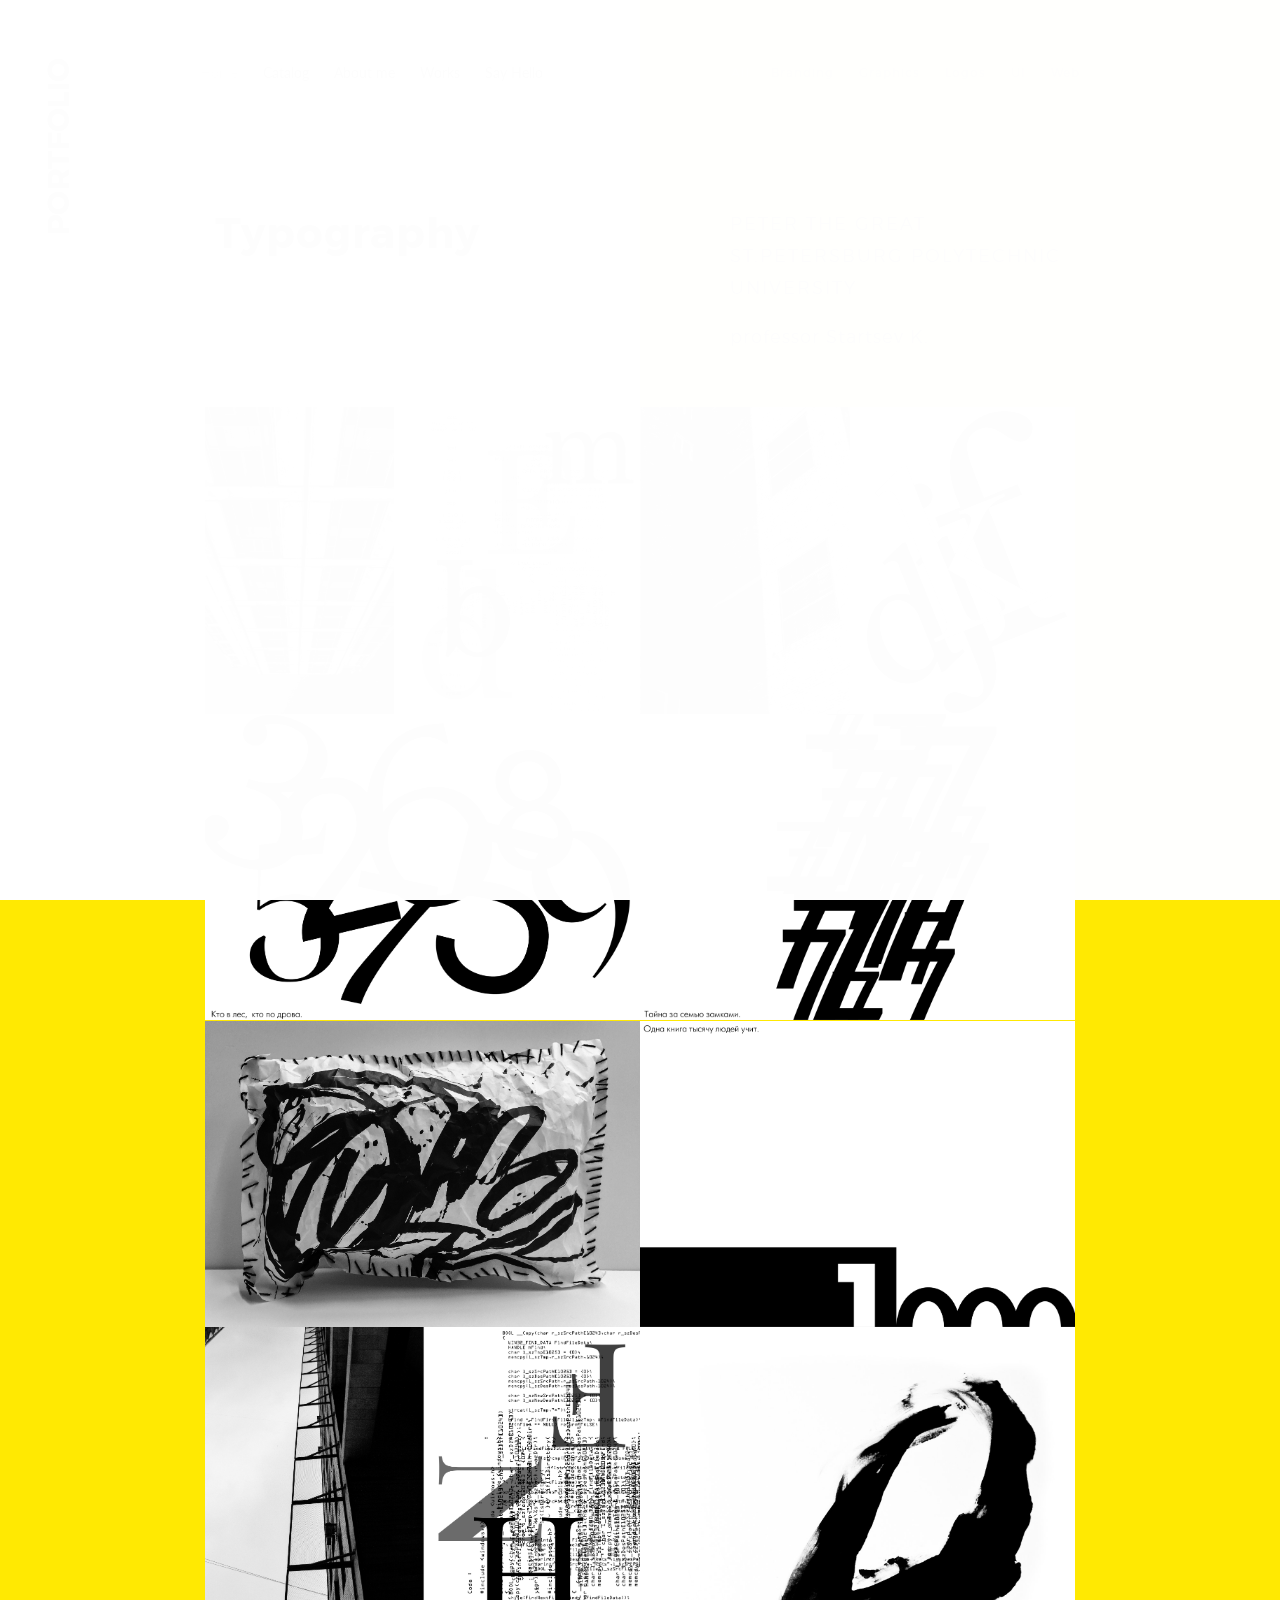
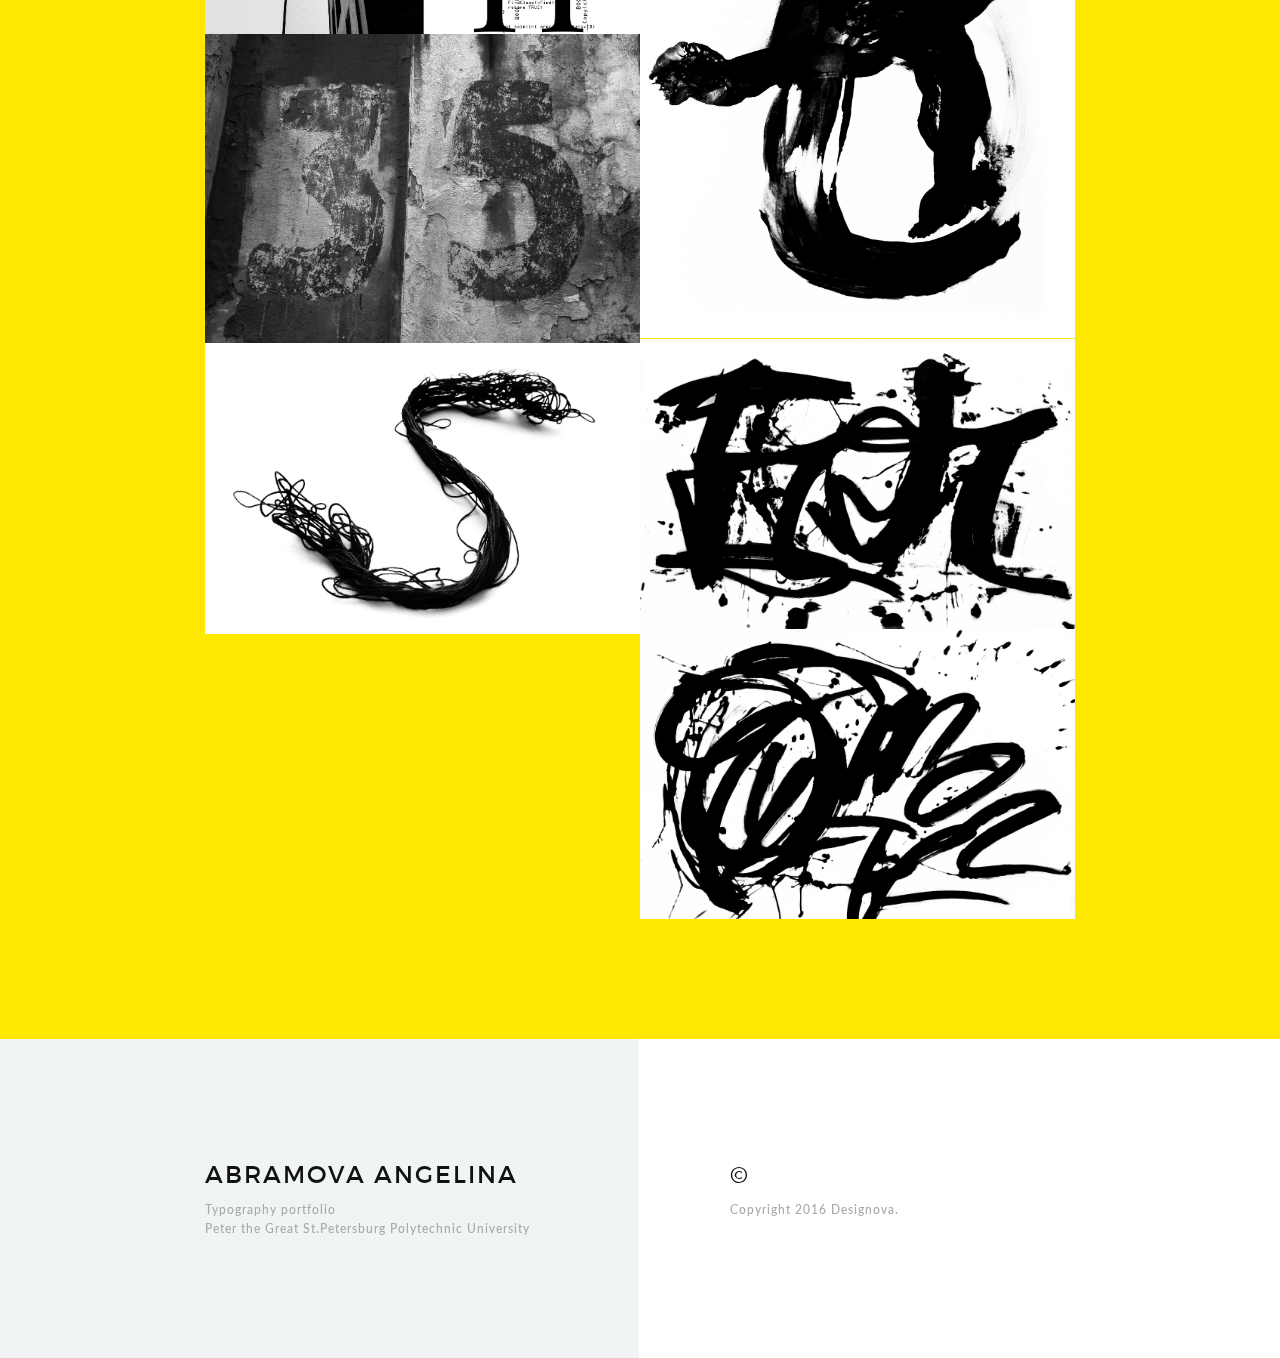
==== commit ecf7c6cc: "Add files via upload" ====
--- a/index.html
+++ b/index.html
@@ -88,6 +88,9 @@
                         <li><a href="project3.html">Installation</a></li>
                           <li><a href="project4.html">Pillows</a></li>
                           <li> <a href="project5.html">Personal fonts</a></li>
+                          <li> <a href="project6.html">Image and typography</a></li>
+                          <li> <a href="project7.html">Typography on image</a> </li>
+                          <li> <a href="project8.html">Proverbs and sayings</a> </li>
                       </ul>
                   </li>
                   <li><a href="contact.html">say hello</a></li>
@@ -146,6 +149,9 @@
                             <a href="project3.html">Installation</a>
                             <a href="project4.html">Pillows</a>
                             <a href="project5.html">Personal fonts</a>
+                            <a href="project6.html">Image and typography</a>
+                            <a href="project7.html">Typography on image</a>
+                            <a href="project8.html">Proverbs and sayings</a>
                         </div>
                     </li>
                     <li><a class="main-link font1" href="contact.html">Say Hello</a></li>
@@ -199,11 +205,33 @@
         
 
          <section id="works-container" class="works-container  works-masonry-container clearfix works-thumbnails-view">
-
-
+             
              <!-- start : works-item -->
               <div class="works-item  ImageWrapper works-item-one-half info logos ui">
-                      <img data-no-retina alt="" title="" class="img-responsive" src="images/works/39.jpg"/>
+                      <img data-no-retina alt="" title="" class="img-responsive" src="images/works/52.jpg"/>
+                      <a  href="project5.html">
+                          <div class="works-item-inner ImageOverlayCl">
+                            <p class="valign text-center"><span class="white font1">Personal fonts</span></p>
+                          </div>
+                      </a>
+              </div>
+              <!-- end : works-item -->
+             
+             <!-- start : works-item -->
+              <div class="works-item  ImageWrapper works-item-one-half info logos ui">
+                      <img data-no-retina alt="" title="" class="img-responsive" src="images/works/50.jpg"/>
+                      <a  href="project5.html">
+                          <div class="works-item-inner ImageOverlayCl">
+                            <p class="valign text-center"><span class="white font1">Personal fonts</span></p>
+                          </div>
+                      </a>
+              </div>
+              <!-- end : works-item -->
+
+
+             <!-- start : works-item -->
+              <div class="works-item  ImageWrapper works-item-one-half info logos ui">
+                      <img data-no-retina alt="" title="" class="img-responsive" src="images/works/67.png"/>
                       <a  href="project5.html">
                           <div class="works-item-inner ImageOverlayCl">
                             <p class="valign text-center"><span class="white font1">Personal fonts</span></p>
@@ -215,7 +243,7 @@
              
              <!-- start : works-item -->
               <div class="works-item  ImageWrapper works-item-one-half zoom ui web">
-                      <img data-no-retina alt="" title="" class="img-responsive" src="images/works/07.jpg"/>
+                      <img data-no-retina alt="" title="" class="img-responsive" src="images/bg/62.png"/>
                       <a  href="project01.html">
                           <div class="works-item-inner ImageOverlayCl">
                             <p class="valign text-center"><span class="white font1">Font in environment</span></p>
@@ -226,16 +254,35 @@
              
              <!-- start : works-item -->
               <div class="works-item  ImageWrapper works-item-one-half zoom logos ui">
-                      <img data-no-retina alt="" title="" class="img-responsive" src="images/works/38.jpg"/>
-                      <a  href="project5.html">
-                          <div class="works-item-inner ImageOverlayCl">
-                            <p class="valign text-center"><span class="white font1">Personal fonts</span></p>
-                          </div>
-                      </a>
-              </div>
-              <!-- end : works-item -->
-
-             
+                      <img data-no-retina alt="" title="" class="img-responsive" src="images/works/68.png"/>
+                      <a  href="project5.html">
+                          <div class="works-item-inner ImageOverlayCl">
+                            <p class="valign text-center"><span class="white font1">Personal fonts</span></p>
+                          </div>
+                      </a>
+              </div>
+              <!-- end : works-item -->
+             <!-- start : works-item -->
+              <div class="works-item  ImageWrapper works-item-one-half info branding">
+                      <img data-no-retina alt="" title="" class="img-responsive" src="images/bg/59.png"/>
+                      <a  href="project5.html">
+                          <div class="works-item-inner ImageOverlayCl">
+                            <p class="valign text-center"><span class="white font1">Personal fonts</span></p>
+                          </div>
+                      </a>
+              </div>
+              <!-- end : works-item -->
+
+              <!-- start : works-item -->
+              <div class="works-item  ImageWrapper works-item-one-half zoom branding">
+                      <img data-no-retina alt="" title="" class="img-responsive" src="images/works/66.png"/>
+                      <a  href="project5.html">
+                          <div class="works-item-inner ImageOverlayCl">
+                            <p class="valign text-center"><span class="white font1">Personal fonts</span></p>
+                          </div>
+                      </a>
+              </div>
+              <!-- end : works-item -->
              <!-- start : works-item -->
               <div class="works-item  ImageWrapper works-item-one-half info web graphics">
                       <img data-no-retina alt="" title="" class="img-responsive" src="images/works/04.jpg"/>
@@ -247,9 +294,9 @@
               </div>
               <!-- end : works-item -->
              
-             <!-- start : works-item -->
-              <div class="works-item  ImageWrapper works-item-one-half zoom branding">
-                      <img data-no-retina alt="" title="" class="img-responsive" src="images/works/40.jpg"/>
+              <!-- start : works-item -->
+              <div class="works-item  ImageWrapper works-item-one-half zoom logos graphics">
+                      <img data-no-retina alt="" title="" class="img-responsive" src="images/works/45.jpg"/>
                       <a  href="project5.html">
                           <div class="works-item-inner ImageOverlayCl">
                             <p class="valign text-center"><span class="white font1">Personal fonts</span></p>
@@ -260,7 +307,7 @@
              
              <!-- start : works-item -->
               <div class="works-item  ImageWrapper works-item-one-half info branding">
-                      <img data-no-retina alt="" title="" class="img-responsive" src="images/works/29.jpg"/>
+                      <img data-no-retina alt="" title="" class="img-responsive" src="images/works/48.jpg"/>
                       <a  href="project01.html">
                           <div class="works-item-inner ImageOverlayCl">
                             <p class="valign text-center"><span class="white font1">Font in environment</span></p>
@@ -281,29 +328,18 @@
               </div>
               <!-- end : works-item -->
              
-              <!-- start : works-item -->
-              <div class="works-item  ImageWrapper works-item-one-half info branding">
-                      <img data-no-retina alt="" title="" class="img-responsive" src="images/works/41.jpg"/>
-                      <a  href="project5.html">
-                          <div class="works-item-inner ImageOverlayCl">
-                            <p class="valign text-center"><span class="white font1">Personal fonts</span></p>
-                          </div>
-                      </a>
-              </div>
-              <!-- end : works-item -->
-
-          <!-- start : works-item -->
-              <div class="works-item  ImageWrapper works-item-one-half zoom branding">
-                      <img data-no-retina alt="" title="" class="img-responsive" src="images/works/42.jpg"/>
-                      <a  href="project5.html">
-                          <div class="works-item-inner ImageOverlayCl">
-                            <p class="valign text-center"><span class="white font1">Personal fonts</span></p>
-                          </div>
-                      </a>
-              </div>
-              <!-- end : works-item -->
-
-              <!-- start : works-item -->
+             <!-- start : works-item -->
+              <div class="works-item  ImageWrapper works-item-one-half zoom ui web">
+                      <img data-no-retina alt="" title="" class="img-responsive" src="images/works/07.jpg"/>
+                      <a  href="project01.html">
+                          <div class="works-item-inner ImageOverlayCl">
+                            <p class="valign text-center"><span class="white font1">Font in environment</span></p>
+                          </div>
+                      </a>
+              </div>
+              <!-- end : works-item -->
+                           
+                       <!-- start : works-item -->
               <div class="works-item  ImageWrapper works-item-one-half info logos">
                       <img data-no-retina alt="" title="" class="img-responsive" src="images/works/27.jpg"/>
                       <a  href="project2.html">
@@ -315,16 +351,7 @@
               <!-- end : works-item -->
 
 
- <!-- start : works-item -->
-              <div class="works-item  ImageWrapper works-item-one-half zoom logos graphics">
-                      <img data-no-retina alt="" title="" class="img-responsive" src="images/works/43.jpg"/>
-                      <a  href="project5.html">
-                          <div class="works-item-inner ImageOverlayCl">
-                            <p class="valign text-center"><span class="white font1">Personal fonts</span></p>
-                          </div>
-                      </a>
-              </div>
-              <!-- end : works-item -->
+
 
 
               <!-- start : works-item -->
@@ -333,6 +360,16 @@
                       <a  href="project3.html">
                           <div class="works-item-inner ImageOverlayCl">
                             <p class="valign text-center"><span class="white font1">Installation</span></p>
+                          </div>
+                      </a>
+              </div>
+              <!-- end : works-item -->
+              <!-- start : works-item -->
+              <div class="works-item  ImageWrapper works-item-one-half zoom logos graphics">
+                      <img data-no-retina alt="" title="" class="img-responsive" src="images/works/26.jpg"/>
+                      <a  href="project5.html">
+                          <div class="works-item-inner ImageOverlayCl">
+                            <p class="valign text-center"><span class="white font1">Personal fonts</span></p>
                           </div>
                       </a>
               </div>
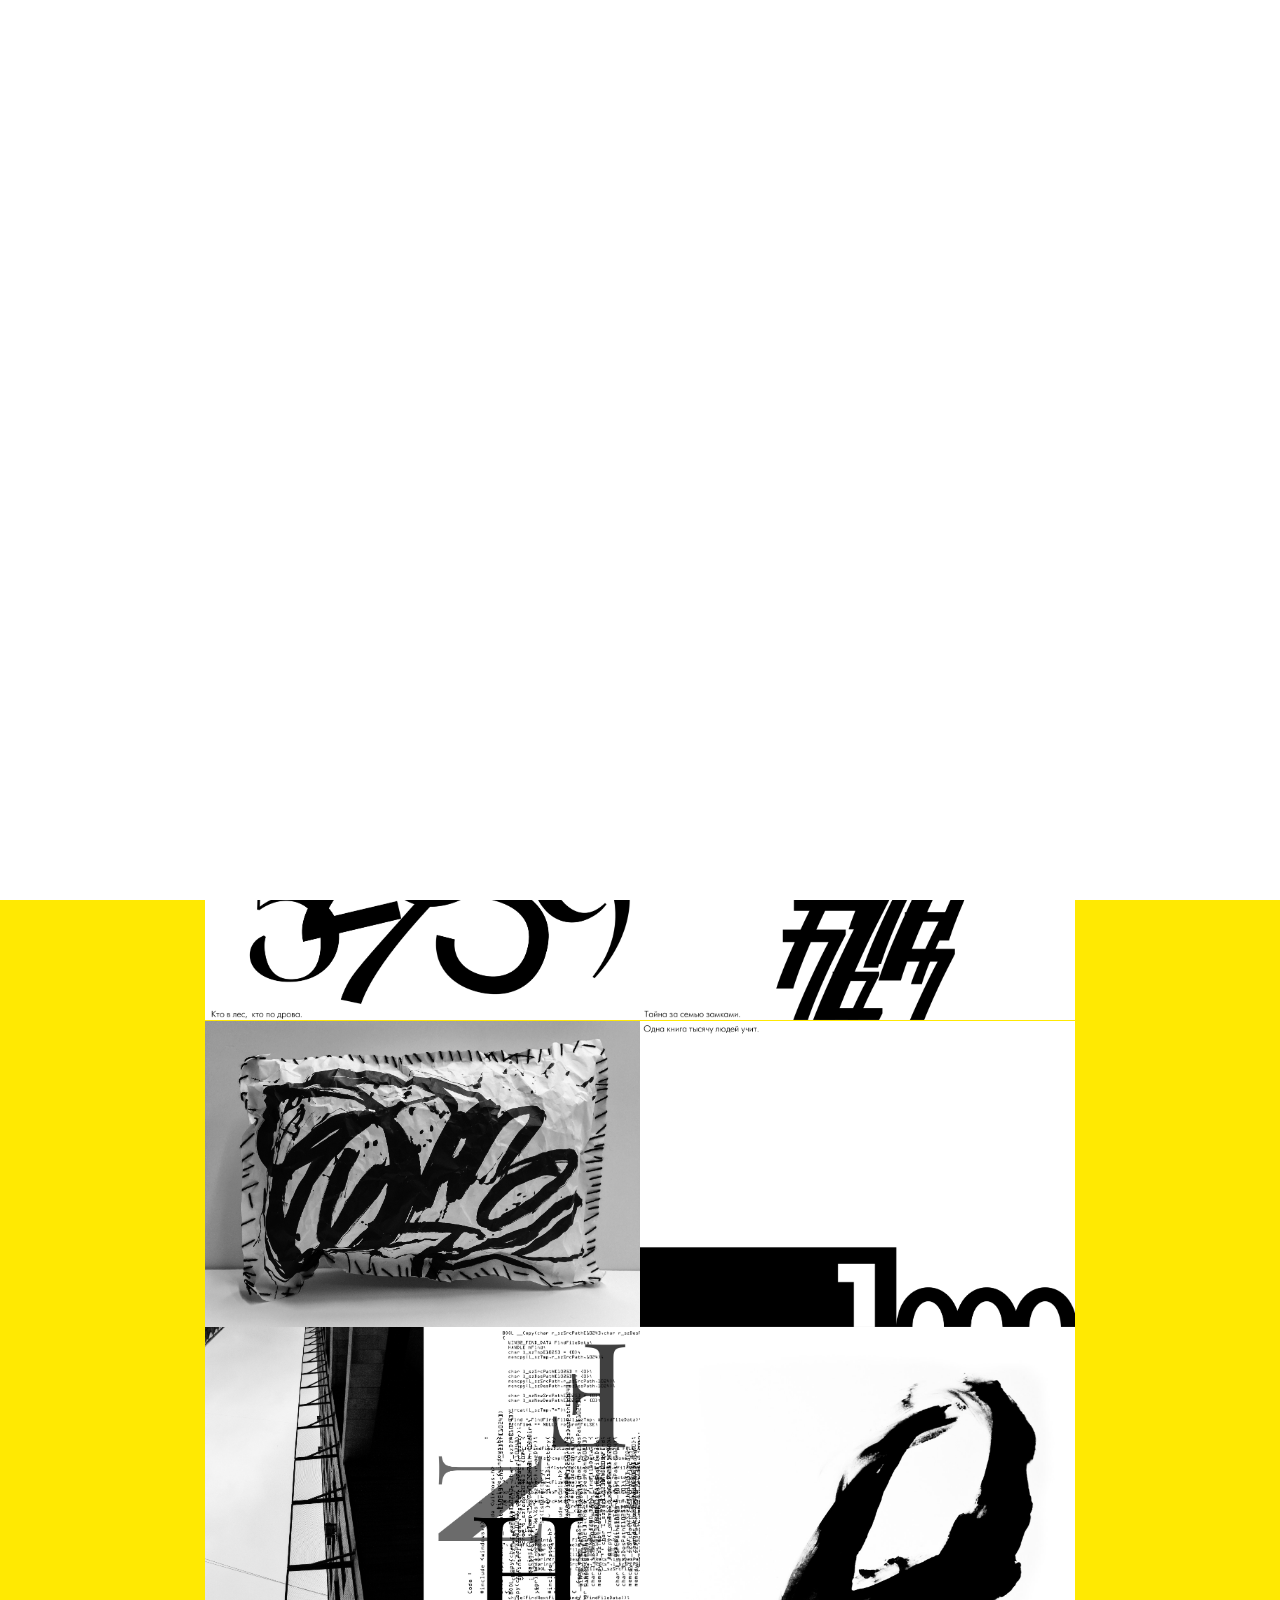
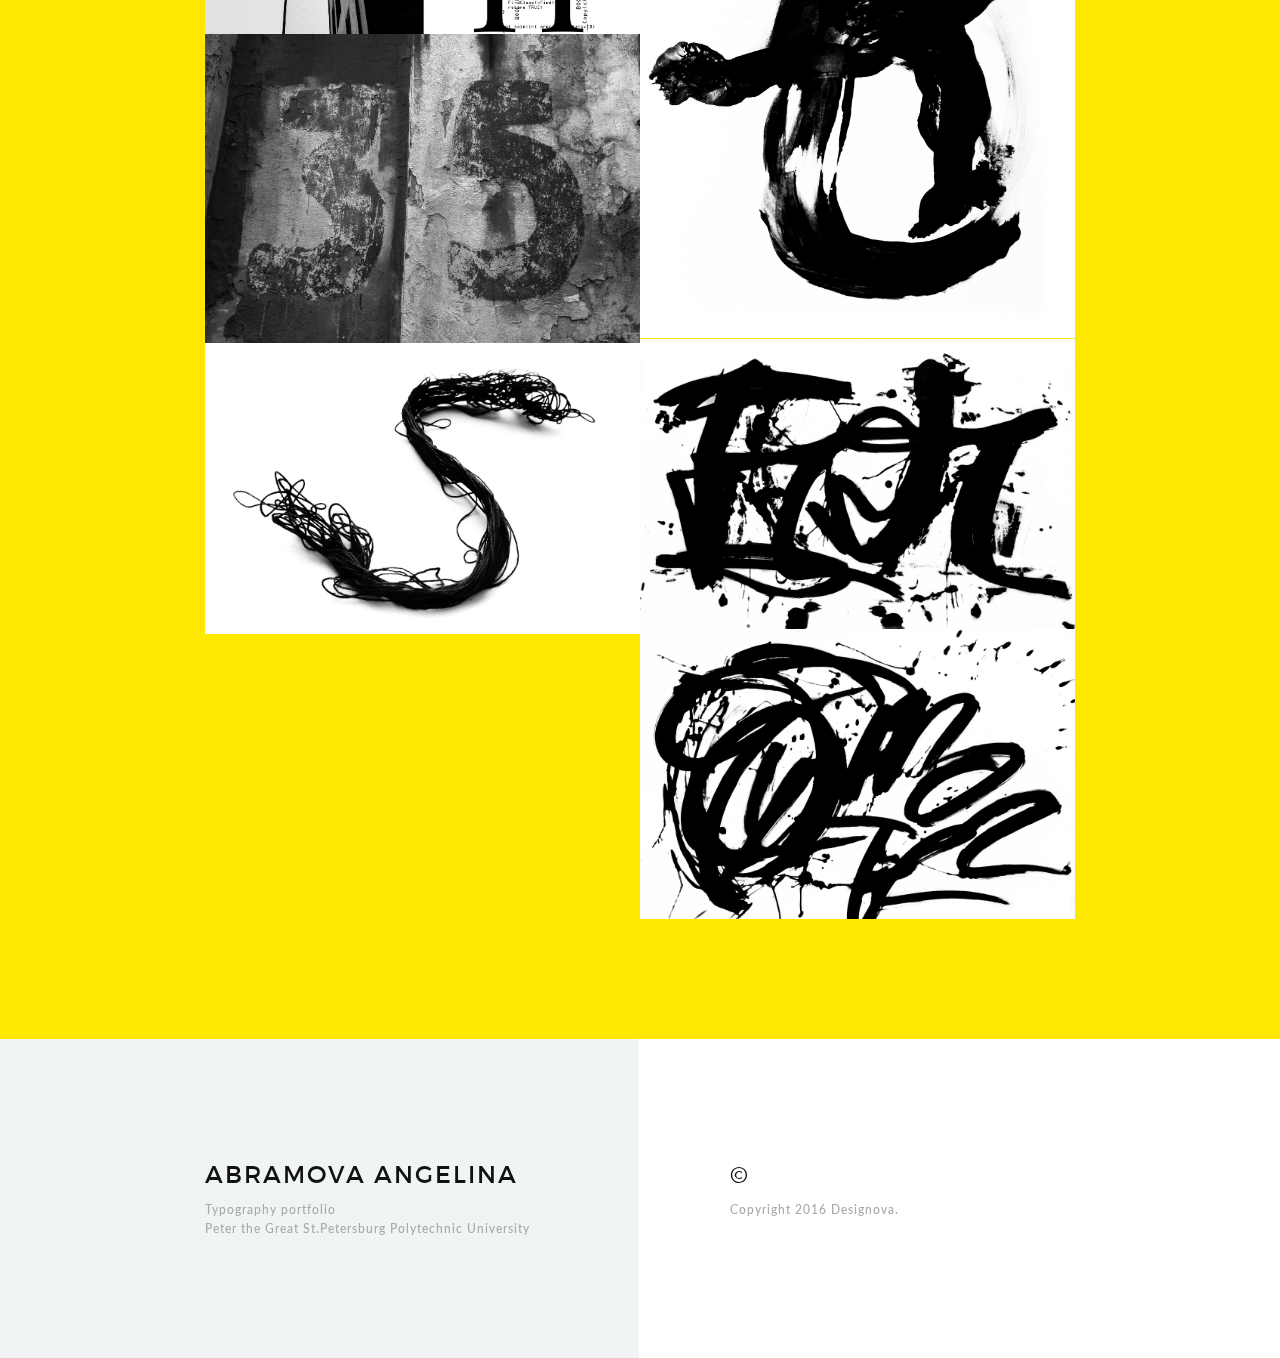
==== commit 082515f6: "Update index.html" ====
--- a/index.html
+++ b/index.html
@@ -209,9 +209,9 @@
              <!-- start : works-item -->
               <div class="works-item  ImageWrapper works-item-one-half info logos ui">
                       <img data-no-retina alt="" title="" class="img-responsive" src="images/works/52.jpg"/>
-                      <a  href="project5.html">
-                          <div class="works-item-inner ImageOverlayCl">
-                            <p class="valign text-center"><span class="white font1">Personal fonts</span></p>
+                      <a  href="project6.html">
+                          <div class="works-item-inner ImageOverlayCl">
+                            <p class="valign text-center"><span class="white font1">Image and typography</span></p>
                           </div>
                       </a>
               </div>
@@ -220,9 +220,9 @@
              <!-- start : works-item -->
               <div class="works-item  ImageWrapper works-item-one-half info logos ui">
                       <img data-no-retina alt="" title="" class="img-responsive" src="images/works/50.jpg"/>
-                      <a  href="project5.html">
-                          <div class="works-item-inner ImageOverlayCl">
-                            <p class="valign text-center"><span class="white font1">Personal fonts</span></p>
+                      <a  href="project6.html">
+                          <div class="works-item-inner ImageOverlayCl">
+                            <p class="valign text-center"><span class="white font1">Image and typography</span></p>
                           </div>
                       </a>
               </div>
@@ -232,9 +232,9 @@
              <!-- start : works-item -->
               <div class="works-item  ImageWrapper works-item-one-half info logos ui">
                       <img data-no-retina alt="" title="" class="img-responsive" src="images/works/67.png"/>
-                      <a  href="project5.html">
-                          <div class="works-item-inner ImageOverlayCl">
-                            <p class="valign text-center"><span class="white font1">Personal fonts</span></p>
+                      <a  href="project8.html">
+                          <div class="works-item-inner ImageOverlayCl">
+                            <p class="valign text-center"><span class="white font1">Proverbs and sayings</span></p>
                           </div>
                       </a>
               </div>
@@ -244,9 +244,9 @@
              <!-- start : works-item -->
               <div class="works-item  ImageWrapper works-item-one-half zoom ui web">
                       <img data-no-retina alt="" title="" class="img-responsive" src="images/bg/62.png"/>
-                      <a  href="project01.html">
-                          <div class="works-item-inner ImageOverlayCl">
-                            <p class="valign text-center"><span class="white font1">Font in environment</span></p>
+                      <a  href="project7.html">
+                          <div class="works-item-inner ImageOverlayCl">
+                            <p class="valign text-center"><span class="white font1">Typography on image</span></p>
                           </div>
                       </a>
               </div>
@@ -255,9 +255,9 @@
              <!-- start : works-item -->
               <div class="works-item  ImageWrapper works-item-one-half zoom logos ui">
                       <img data-no-retina alt="" title="" class="img-responsive" src="images/works/68.png"/>
-                      <a  href="project5.html">
-                          <div class="works-item-inner ImageOverlayCl">
-                            <p class="valign text-center"><span class="white font1">Personal fonts</span></p>
+                      <a  href="project8.html">
+                          <div class="works-item-inner ImageOverlayCl">
+                            <p class="valign text-center"><span class="white font1">Proverbs and sayings</span></p>
                           </div>
                       </a>
               </div>
@@ -265,9 +265,9 @@
              <!-- start : works-item -->
               <div class="works-item  ImageWrapper works-item-one-half info branding">
                       <img data-no-retina alt="" title="" class="img-responsive" src="images/bg/59.png"/>
-                      <a  href="project5.html">
-                          <div class="works-item-inner ImageOverlayCl">
-                            <p class="valign text-center"><span class="white font1">Personal fonts</span></p>
+                      <a  href="project7.html">
+                          <div class="works-item-inner ImageOverlayCl">
+                            <p class="valign text-center"><span class="white font1">Typography on image</span></p>
                           </div>
                       </a>
               </div>
@@ -420,4 +420,4 @@
 
 </body>
 
-</html>+</html>
